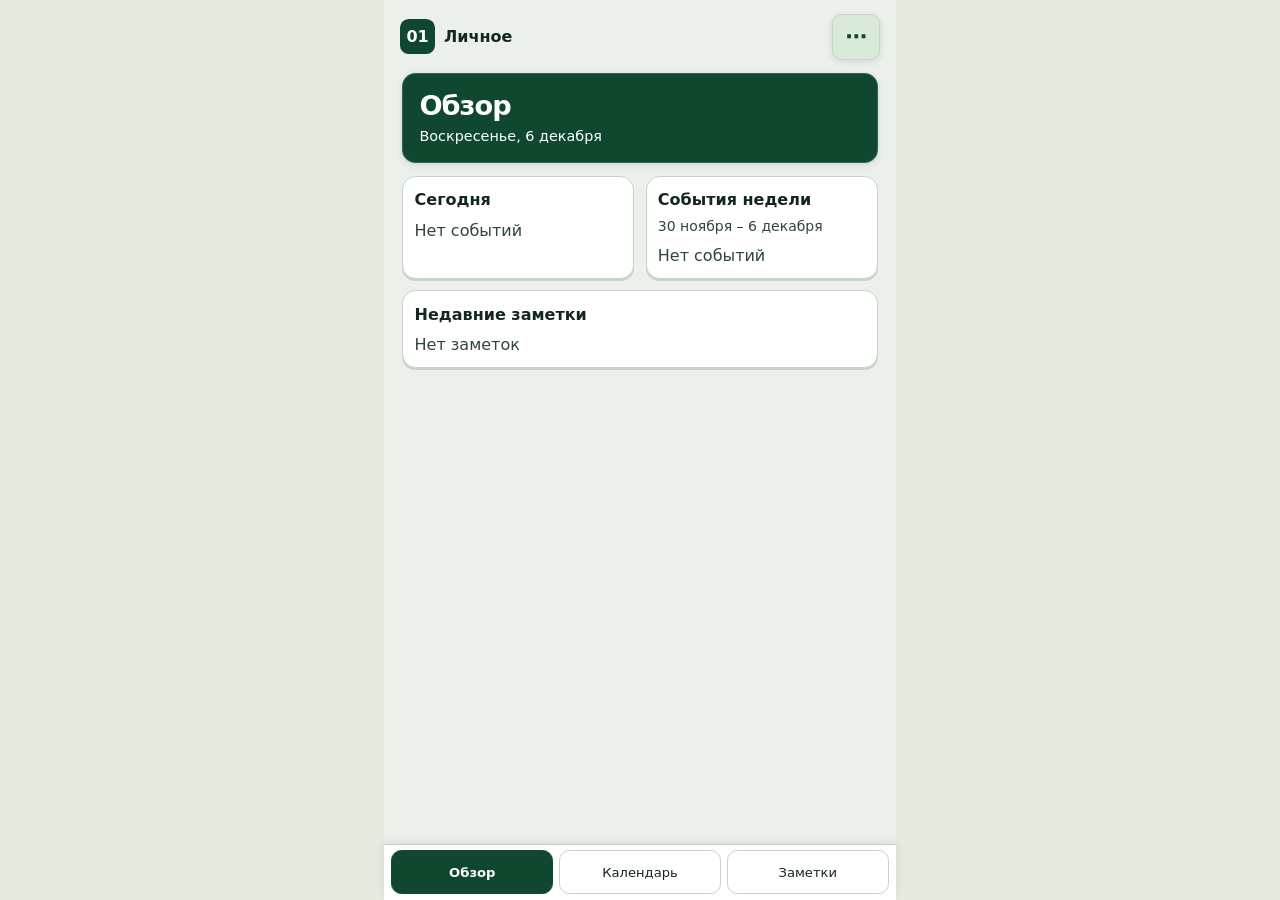
==== docs/index.html @ f3369f97 "Finalize the browser-based personal panel and remove legacy server source" ====
<!doctype html>
<html lang="ru">
<head>
<meta charset="utf-8">
<meta name="viewport" content="width=device-width, initial-scale=1, viewport-fit=cover">
<title>Личное</title>
<meta name="theme-color" content="#10482f">
<meta name="description" content="Личная панель с календарём и заметками.">
<link rel="manifest" href="./manifest.webmanifest">
<link rel="icon" href="./icon-192.png?v=2">
<link rel="apple-touch-icon" href="./icon-192.png?v=2">
<style id="personal-styles">
#personal, #personal * { box-sizing: border-box; }
#personal {
  color-scheme: light dark;
  --background: #ebf1ea;
  --paper: #ffffff;
  --text: #14271c;
  --secondary: #304639;
  --line: #c4d4c7;
  --green: #10482f;
  --tint: #d9ebd8;
  display: flex;
  flex-direction: column;
  width: min(100%, 32rem);
  margin-inline: auto;
  background: var(--background);
  color: var(--text);
  font: 1rem/1.45 system-ui, sans-serif;
  overflow-wrap: anywhere;
}
@media (prefers-color-scheme: dark) {
  #personal {
    --background: #15231b;
    --paper: #203329;
    --text: #f4fbf5;
    --secondary: #d5e7d8;
    --line: #566f5e;
    --green: #b5e8ba;
    --tint: #2d4735;
  }
}
#personal header { padding: .85rem 1rem 0; display: flex; align-items: center; justify-content: space-between; gap: .5rem; flex-wrap: wrap; }
#personal .brand { color: var(--green); font-weight: 750; }
#personal small { color: var(--secondary); font-size: .875em; }
#personal main { flex: 1; min-width: 0; padding: .85rem clamp(.65rem, 4vw, 1.15rem) 1.2rem; }
#personal .hero {
  background: #10482f;
  border-radius: .85rem;
  padding: 1rem;
}
#personal .hero h1, #personal .hero p { color: #fff; margin: 0; }
#personal .hero p { margin-top: .25rem; font-size: .9em; }
#personal h1 { font-size: 1.7em; line-height: 1.15; letter-spacing: -.035em; }
#personal h2 { font-size: 1em; margin: 1rem 0 .4rem; }
#personal button { font: inherit; color: inherit; border: 0; background: none; min-height: 44px; min-width: 0; cursor: pointer; }
#personal :focus-visible { outline: 2px solid var(--green); outline-offset: 2px; }
#personal .events, #personal .month, #personal .record { background: var(--paper); border: 1px solid var(--line); border-radius: .8rem; }
#personal .events { padding: 0 .65rem; }
#personal .event, #personal .note { display: block; text-align: start; width: 100%; padding: .55rem 0; }
#personal .event { display: grid; grid-template-columns: minmax(3.25em, max-content) minmax(0, 1fr); gap: .45rem; align-items: start; }
#personal .event + .event { border-top: 1px solid var(--line); }
#personal .event-time { font-variant-numeric: tabular-nums; color: var(--green); }
#personal .event small, #personal .note small { display: block; }
#personal .notes { display: grid; gap: .4rem; grid-template-columns: repeat(2, minmax(0, 1fr)); }
#personal .note { border: 1px solid var(--line); border-radius: .65rem; background: var(--paper); padding: .55rem .65rem; }
#personal .note:first-child { grid-column: 1 / -1; }
#personal .month { padding: .3rem; }
#personal .month-controls { display: grid; grid-template-columns: 44px minmax(0, 1fr) 44px; align-items: center; text-align: center; }
#personal .month-controls button { color: var(--green); font-size: 1.45em; }
#personal .days { display: grid; grid-template-columns: repeat(7, minmax(0, 1fr)); text-align: center; }
#personal .days span { font-size: .75em; color: var(--secondary); padding-block: .4rem; }
#personal .days button { padding: 0; font-size: .85em; font-variant-numeric: tabular-nums; }
#personal .days button[aria-pressed="true"], #personal nav button[aria-current="page"] { background: var(--tint); color: var(--green); border-radius: .55rem; font-weight: 700; }
#personal .empty, #personal .record { padding: .7rem; }
#personal .empty { margin: 0; color: var(--secondary); }
#personal .record { margin-top: .7rem; }
#personal .back { color: var(--green); padding: 0 .15rem; }
#personal nav { display: grid; grid-template-columns: repeat(3, minmax(0, 1fr)); gap: .2rem; border-top: 1px solid var(--line); background: var(--paper); padding: .35rem .45rem max(.35rem, env(safe-area-inset-bottom)); }
#personal nav button { padding: .3rem .1rem; font-size: .82em; }
@media (max-width: 359px) { #personal .notes { grid-template-columns: minmax(0, 1fr); } }
@media (forced-colors: active) { #personal .hero { border: 1px solid CanvasText; } #personal .hero h1, #personal .hero p { color: CanvasText; } }
#personal:has(.create:not([hidden])) main { padding-bottom: 4.75rem; }
#personal .bottom { position:relative; z-index:1; }
#personal .create {
  position:absolute;
  inset-inline-end:max(.85rem, env(safe-area-inset-right));
  bottom:calc(100% + .65rem);
  display:grid;
  place-items:center;
  width:3.5rem;
  height:3.5rem;
  padding:0;
  border-radius:50%;
  background:var(--green);
  color:var(--paper);
  font-size:1.9rem;
  line-height:1;
  box-shadow:0 .2rem .7rem #14271c45;
}
@media (forced-colors: active) { #personal .create { border:1px solid ButtonText; } }
#personal .action { border-radius:.6rem; padding:.4rem .7rem; background:var(--tint); color:var(--green); font-weight:700; }
#personal .primary { background:var(--green); color:var(--paper); }
#personal form { display:grid; gap:.65rem; padding-top:.7rem; }
#personal form label { display:grid; gap:.2rem; min-width:0; }
#personal form .check { display:flex; align-items:center; min-height:44px; gap:.45rem; }
#personal input:not([type=checkbox]), #personal select, #personal textarea { width:100%; min-width:0; max-width:100%; min-height:44px; font:inherit; color:var(--text); background:var(--paper); border:1px solid var(--line); border-radius:.5rem; padding:.4rem; }
#personal textarea { min-height:9rem; resize:vertical; }
#personal .times { display:grid; grid-template-columns:repeat(2,minmax(0,1fr)); gap:.5rem; }
#personal [hidden] { display:none !important; }
#personal .controls { display:flex; flex-wrap:wrap; gap:.45rem; margin-top:.6rem; }
#personal .record { white-space:pre-wrap; }
#personal .notice { margin:.4rem 1rem 0; color:var(--secondary); font-size:.875em; }
#personal .notes.all { grid-template-columns:minmax(0,1fr); }
#personal .notes small { white-space:pre-line; display:-webkit-box; -webkit-box-orient:vertical; -webkit-line-clamp:2; overflow:hidden; }
#personal { --shadow: 0 2px 6px #14271c20; }
#personal .hero, #personal .events, #personal .month, #personal .record, #personal .note { box-shadow:var(--shadow); }
#personal .hero { border:1px solid #ffffff26; }
#personal .section h2 { margin:0 0 .45rem; }
#personal .empty { background:var(--paper); border:1px solid var(--line); border-radius:.7rem; }
#personal .action, #personal .month-controls button, #personal .back { border:1px solid var(--line); box-shadow:var(--shadow); }
#personal .back { border-radius:.6rem; padding-inline:.65rem; margin-bottom:.5rem; background:var(--paper); }
#personal .month-controls { gap:.25rem; padding:.25rem; }
#personal .month-controls button { border-radius:.55rem; background:var(--tint); }
#personal nav { gap:.35rem; box-shadow:0 -2px 8px #14271c17; }
#personal nav button { border:1px solid var(--line); border-radius:.65rem; }
#personal nav button[aria-current="page"] { border-color:var(--green); border-radius:.65rem; }
#personal .menu { position:relative; z-index:2; }
#personal .menu summary { display:grid; place-items:center; min-height:44px; min-width:48px; cursor:pointer; list-style:none; font-size:1.35rem; }
#personal .menu summary::-webkit-details-marker { display:none; }
#personal .menu-items { position:absolute; inset-inline-end:0; top:calc(100% + .35rem); width:min(14rem, 70vw); padding:.35rem; background:var(--paper); border:1px solid var(--line); border-radius:.7rem; box-shadow:var(--shadow); }
#personal .menu-items button { width:100%; text-align:start; padding:.45rem .55rem; border-radius:.45rem; }
#personal .menu-items button:focus-visible { background:var(--tint); }
#personal .agenda-day + .agenda-day { margin-top:.6rem; }
#personal .agenda-day h3 { margin:0 0 .25rem; color:var(--green); font-size:.87em; }
#personal .agenda-range { display:block; margin:-.2rem 0 .5rem; }
#personal .event { grid-template-columns:minmax(0, 5.25rem) minmax(0,1fr); }
#personal .brand { display:inline-flex; align-items:center; gap:.55rem; color:var(--text); }
#personal .panel-mark { display:grid; place-items:center; min-width:2.2rem; min-height:2.2rem; padding:.2rem; border-radius:.55rem; background:#10482f; color:#fff; font-weight:850; }
#personal .overview-modules { display:grid; gap:.7rem; margin-top:.8rem; grid-template-columns:repeat(2,minmax(0,1fr)); }
#personal .section { margin-block:1rem; min-width:0; background:var(--paper); border:1px solid var(--line); border-radius:.85rem; box-shadow:0 2px 0 var(--line); padding:.7rem; }
#personal .overview-modules .section { margin:0; }
#personal .notes-module { grid-column:1 / -1; }
#personal .section .events, #personal .section .month, #personal .section .empty { border:0; box-shadow:none; padding:0; }
#personal .section .agenda-day + .agenda-day { border-top:1px solid var(--line); padding-top:.55rem; }
#personal .overview-modules .event { display:flex; flex-direction:column; gap:.15rem; }
#personal .overview-modules .notes { grid-template-columns:minmax(0,1fr); }
#personal .note small { color:var(--secondary); }
#personal .days button[aria-pressed="true"],
#personal nav button[aria-current="page"],
#personal .primary,
#personal .create { background:#10482f; color:#fff; border-color:#10482f; }
#personal .controls button:not(.primary) { border:1px solid var(--line); border-radius:.6rem; padding-inline:.7rem; background:var(--paper); }
#personal #google-summary p { margin:0; }
#personal #google-summary p + button { margin-top:.55rem; }
@media (max-width: 460px) {
  #personal form .times { grid-template-columns:minmax(0,1fr); }
}

@media (max-width: 359px) { #personal .overview-modules { grid-template-columns:minmax(0,1fr); } }
@media (forced-colors: active) {
  #personal .panel-mark, #personal nav button[aria-current="page"], #personal .days button[aria-pressed="true"] {
    border:2px solid CanvasText;
  }
}
</style>
<style>
body { margin: 0; background: light-dark(#e6ebdf, #101913); color-scheme: light dark; }
#personal { min-height: 100dvh; }
#personal .bottom { position: sticky; bottom: 0; }
</style>
</head>
<body>
<div id="personal">
  <header><span class="brand"><span class="panel-mark" aria-hidden="true">01</span>Личное</span><details class="menu">
    <summary class="action" aria-label="Меню">⋯</summary>
    <div class="menu-items">
      <button type="button" data-action="google">Синхронизация Google</button>
      <button type="button" data-action="backups">Копии данных</button>
      <button type="button" data-action="install" hidden>Установить приложение</button>
    </div>
  </details></header>
  <p class="notice" role="status" hidden></p>
  <main></main>
  <input type="file" id="backup-file" accept=".json,application/json" hidden>
  <div class="bottom">
    <button type="button" class="create" aria-label="Создать запись" hidden>+</button>
    <nav aria-label="Разделы">
      <button type="button" data-page="overview">Обзор</button>
      <button type="button" data-page="calendar">Календарь</button>
      <button type="button" data-page="notes">Заметки</button>
    </nav>
  </div>
</div>
<script src="./google-sync.js?v=1.0.0"></script>
<script id="personal-script">
(() => {
  const root = document.getElementById('personal');
  const main = root.querySelector('main');
  const nav = root.querySelector('nav');
  const create = root.querySelector('.create');
  const notice = root.querySelector('.notice');
  const googleSync = window.lichnoeGoogle;
  function refreshSyncSummary() {
    const summary = main.querySelector('#google-summary');
    if (!summary) return;
    const content = googleSync?.overview() ?? '';
    if (summary.innerHTML !== content) summary.innerHTML = content;
    summary.hidden = !content;
  }
  const storageKey = 'lichnoe:v1';
  const menu = root.querySelector('.menu');
  const installButton = menu.querySelector('[data-action=install]');
  let installPrompt = null;
  const backupFile = root.querySelector('#backup-file');
  let candidate = null;
  let storageReadable = true;
  const labels = {overview:'Обзор', calendar:'Календарь', notes:'Заметки'};
  const repeats = {none:'Не повторяется', daily:'Каждый день', weekdays:'По будням', weekly:'Каждую неделю', monthly:'Каждый месяц', yearly:'Каждый год'};
  const fullDate = new Intl.DateTimeFormat('ru', {weekday:'long', day:'numeric', month:'long', timeZone:'UTC'});
  const monthName = new Intl.DateTimeFormat('ru', {month:'long', year:'numeric', timeZone:'UTC'});
  const dayMs = 86400000;
  const localNow = new Date();
  const today = key(new Date(Date.UTC(localNow.getFullYear(), localNow.getMonth(), localNow.getDate())));
  let selected = today;
  let month = today.slice(0, 7);
  let page = 'overview';
  let view = null;
  let data = {events:[], notes:[]};
  let loadedRecords = null;
  try {
    loadedRecords = localStorage.getItem(storageKey);
    if (loadedRecords) data = validate(JSON.parse(loadedRecords));
  } catch {
    storageReadable = false;
    showNotice('Не удалось прочитать записи браузера. Сохранение отключено, чтобы не перезаписать данные.');
  }

  function validate(value) {
    const records = value?.format === 'lichnoe-backup' && value.version === 1 ? value.data
      : Number.isSafeInteger(value?.revision) ? value.data : value;
    const str = value => typeof value === 'string';
    const date = value => str(value) && /^\d{4}-\d{2}-\d{2}$/.test(value) &&
      Number.isFinite(+asDate(value)) && key(asDate(value)) === value;
    const time = value => str(value) && /^(?:[01]\d|2[0-3]):[0-5]\d$/.test(value);
    const record = item => item && str(item.id) && item.id.length > 0 && str(item.title) && item.title.trim();
    const entry = item => item && str(item.title) && item.title.trim() && date(item.date) &&
      (item.allDay === true || (time(item.start) && time(item.end) && item.start < item.end));
    const unique = rows => new Set(rows.map(row => row.id)).size === rows.length;
    if (!Array.isArray(records?.events) || !Array.isArray(records?.notes) ||
        !records.notes.every(note => record(note) && str(note.text)) ||
        !records.events.every(event => record(event) && entry(event) && Object.hasOwn(repeats,event.repeat) &&
          ['never','date','count'].includes(event.ending) &&
          (event.ending !== 'date' || date(event.until)) &&
          (event.ending !== 'count' || (Number.isSafeInteger(event.count) && event.count > 0)) &&
          (!event.stopBefore || date(event.stopBefore)) &&
          event.exceptions && typeof event.exceptions === 'object' && !Array.isArray(event.exceptions) &&
          Object.entries(event.exceptions).every(([slot,item]) => date(slot) && (item === null || entry(item)))) ||
        !unique(records.events) || !unique(records.notes)) throw new Error('Invalid backup');
    return {events:records.events, notes:records.notes};
  }
  function downloadBackup() {
    const backup = {format:'lichnoe-backup',version:1,exportedAt:new Date().toISOString(),data};
    const url = URL.createObjectURL(new Blob([JSON.stringify(backup,null,2)], {type:'application/json'}));
    const link = document.createElement('a');
    link.href = url;
    link.download = 'lichnoe-' + today + '.json';
    root.append(link);
    link.click();
    link.remove();
    setTimeout(() => URL.revokeObjectURL(url), 1000);
  }
  backupFile.addEventListener('change', async () => {
    googleSync?.clearRestore();
    const file = backupFile.files[0];
    backupFile.value = '';
    if (!file) return;
    try {
      if (file.size > 5_000_000) throw new Error('Too large');
      candidate = validate(JSON.parse(await file.text()));
      showNotice('');
      view = {type:'backups'};
      render();
    } catch {
      candidate = null;
      showNotice('Не удалось открыть копию. Записи в браузере сохранены.');
      render();
    }
  });

  function key(date) { return date.toISOString().slice(0, 10); }
  function asDate(value) { return new Date(value + 'T00:00:00Z'); }
  function capital(text) { return text.charAt(0).toUpperCase() + text.slice(1); }
  function escape(text) {
    return String(text ?? '').replace(/[&<>"']/g, char => ({'&':'&amp;', '<':'&lt;', '>':'&gt;', '"':'&quot;', "'":'&#39;'}[char]));
  }
  function showNotice(text) { notice.textContent = text; notice.hidden = !text; }
  function save(records = data) {
    if (!storageReadable) return false;
    try {
      if (localStorage.getItem(storageKey) !== loadedRecords) {
        showNotice('Записи изменились в другом окне. Скачайте копию несохранённых изменений и откройте панель заново.');
        return false;
      }
      const serialized = JSON.stringify(records);
      localStorage.setItem(storageKey, serialized);
      loadedRecords = serialized;
    } catch {
      showNotice('Браузер не сохранил изменения. Скачайте копию до закрытия панели.');
      return false;
    }
    showNotice('');
    googleSync?.changed();
    return true;
  }
  function weekday(date) { return date.getUTCDay() >= 1 && date.getUTCDay() <= 5; }
  function ordinal(event, date) {
    if (date < event.date) return 0;
    const start = asDate(event.date);
    const day = asDate(date);
    const distance = (day - start) / dayMs;
    if (event.repeat === 'none') return distance === 0 ? 1 : 0;
    if (event.repeat === 'daily') return distance + 1;
    if (event.repeat === 'weekly') return distance % 7 === 0 ? distance / 7 + 1 : 0;
    if (event.repeat === 'weekdays') {
      if (!weekday(day)) return 0;
      const length = distance + 1;
      let count = Math.floor(length / 7) * 5;
      for (let i = 0; i < length % 7; i++) {
        if (weekday(new Date(+start + i * dayMs))) count++;
      }
      return count;
    }
    if (start.getUTCDate() !== day.getUTCDate()) return 0;
    if (event.repeat === 'yearly' && start.getUTCMonth() !== day.getUTCMonth()) return 0;
    const months = (day.getUTCFullYear() - start.getUTCFullYear()) * 12 + day.getUTCMonth() - start.getUTCMonth();
    const step = event.repeat === 'yearly' ? 12 : 1;
    let count = 0;
    for (let i = 0; i <= months; i += step) {
      if (new Date(Date.UTC(start.getUTCFullYear(), start.getUTCMonth() + i, start.getUTCDate())).getUTCDate() === start.getUTCDate()) count++;
    }
    return count;
  }
  function occurs(event, date) {
    if (event.stopBefore && date >= event.stopBefore) return false;
    if (event.ending === 'date' && date > event.until) return false;
    const position = ordinal(event, date);
    return position > 0 && (event.ending !== 'count' || position <= event.count);
  }
  function occurrences(date) {
    const rows = [];
    for (const event of data.events) {
      if (occurs(event, date) && !Object.hasOwn(event.exceptions, date)) rows.push({id:event.id, slot:date, entry:event});
      for (const [slot, entry] of Object.entries(event.exceptions)) {
        if (entry?.date === date && occurs(event, slot)) rows.push({id:event.id, slot, entry});
      }
    }
    return rows.sort((a, b) => (a.entry.allDay ? '' : a.entry.start).localeCompare(b.entry.allDay ? '' : b.entry.start));
  }
  function hero(title, subtitle = '') {
    return `<div class="hero"><h1>${escape(title)}</h1>${subtitle ? `<p>${escape(subtitle)}</p>` : ''}</div>`;
  }
  function eventList(date, rows = occurrences(date)) {
    if (!rows.length) return '<p class="empty">Нет событий</p>';
    return `<div class="events">${rows.map(({id, slot, entry}) => {
      const series = data.events.find(item => item.id === id);
      const time = entry.allDay ? 'Весь день' : entry.start;
      return `<button type="button" class="event" data-event="${escape(id)}" data-slot="${slot}" data-occurrence-date="${date}">${entry.allDay ? '<span class="event-time">Весь день</span>' : `<time class="event-time" datetime="${escape(time)}">${escape(time)}</time>`}
        <span>${escape(entry.title)}${series.repeat === 'none' ? '' : `<small>${repeats[series.repeat]}</small>`}</span></button>`;
    }).join('')}</div>`;
  }
  function offsetDay(date, offset) { return key(new Date(+asDate(date) + offset * dayMs)); }
  function agenda(title, first, last, range) {
    const groups = [];
    for (let date = first; date <= last; date = offsetDay(date, 1)) {
      const rows = occurrences(date);
      if (rows.length) groups.push(`<div class="agenda-day"><h3>${capital(fullDate.format(asDate(date)))}</h3>${eventList(date, rows)}</div>`);
    }
    return `<section class="section"><h2>${title}</h2>${range ? `<small class="agenda-range">${range}</small>` : ''}
      ${groups.join('') || '<p class="empty">Нет событий</p>'}</section>`;
  }
  function weekAgenda(date) {
    const first = offsetDay(date, -((asDate(date).getUTCDay() + 6) % 7));
    const last = offsetDay(first, 6);
    const shortDate = new Intl.DateTimeFormat('ru', {day:'numeric', month:'long', timeZone:'UTC'});
    return agenda('События недели', first, last, shortDate.formatRange(asDate(first), asDate(last)));
  }
  function noteList(overview) {
    const notes = overview ? data.notes.slice(0, 3) : data.notes;
    return notes.length ? `<div class="notes${overview ? '' : ' all'}">${notes.map(note => `
      <button type="button" class="note" data-note="${escape(note.id)}"><strong>${escape(note.title)}</strong><small>${escape(note.text)}</small></button>`).join('')}</div>`
      : '<p class="empty">Нет заметок</p>';
  }
  function calendar() {
    const first = asDate(month + '-01');
    const offset = (first.getUTCDay() + 6) % 7;
    const count = new Date(Date.UTC(first.getUTCFullYear(), first.getUTCMonth() + 1, 0)).getUTCDate();
    const dates = Array.from({length:count}, (_, index) => {
      const date = month + '-' + String(index + 1).padStart(2, '0');
      return `<button type="button" data-day="${date}" aria-pressed="${selected === date}">${index + 1}</button>`;
    }).join('');
    return `${hero('Календарь')}<section class="section"><h2>Выбрать день</h2><div class="month"><div class="month-controls">
      <button type="button" data-month="-1" aria-label="Предыдущий месяц">‹</button><strong>${capital(monthName.format(first))}</strong>
      <button type="button" data-month="1" aria-label="Следующий месяц">›</button></div>
      <div class="days">${['Пн','Вт','Ср','Чт','Пт','Сб','Вс'].map(day => `<span>${day}</span>`).join('')}
      ${'<span aria-hidden="true"></span>'.repeat(offset)}${dates}</div></div></section>
      <section class="section"><h2>${capital(fullDate.format(asDate(selected)))}</h2>${eventList(selected)}</section>
      ${weekAgenda(selected)}
      ${agenda('События месяца', month + '-01', month + '-' + count, capital(monthName.format(first)))}`;
  }
  function optionList(values, value) {
    return Object.entries(values).map(([id,label]) => `<option value="${id}"${id === value ? ' selected' : ''}>${label}</option>`).join('');
  }
  function scopeOptions() {
    return {single:'Только это событие', following:'Это и следующие', series:'Вся серия'};
  }
  function editForm() {
    const note = page === 'notes';
    const original = view.record;
    const value = note ? original ?? {} : view.entry ?? {date:selected, start:'09:00', end:'10:00', repeat:'none', ending:'never'};
    const recurring = !note && original && original.repeat !== 'none';
    return `${hero((original ? 'Редактировать ' : note ? 'Новая ' : 'Новое ') + (note ? original ? 'заметку' : 'заметка' : 'событие'))}
      <form data-form="edit">
        ${recurring ? `<label>Применить к<select name="scope">${optionList(scopeOptions(), 'single')}</select></label>` : ''}
        <label>Название<input name="title" required maxlength="200" value="${escape(value.title)}"></label>
        ${note ? `<label>Текст<textarea name="text" rows="6">${escape(value.text)}</textarea></label>` : `
          <label>Дата<input type="date" name="date" required value="${escape(value.date)}"></label>
          <label class="check"><input type="checkbox" name="allDay"${value.allDay ? ' checked' : ''}> Весь день</label>
          <div class="times"><label>Начало<input name="start" type="time" value="${escape(value.start || '09:00')}"></label>
          <label>Окончание<input name="end" type="time" value="${escape(value.end || '10:00')}"></label></div>
          <label data-repeat>Повтор<select name="repeat">${optionList(repeats, original?.repeat ?? value.repeat)}</select></label>
          <label data-ending>Окончание серии<select name="ending">${optionList({never:'Бессрочно',date:'До даты',count:'После заданного числа повторений'}, original?.ending ?? value.ending)}</select></label>
          <label data-until>Последняя дата включительно<input name="until" type="date" value="${escape(original?.until ?? value.until)}"></label>
          <label data-count>Число событий в серии<input name="count" type="number" min="1" max="9999" value="${escape(original?.count ?? value.count ?? 10)}"></label>`}
        <div class="controls"><button type="submit" class="action primary">Сохранить</button><button type="button" data-action="cancel">Отмена</button></div>
      </form>`;
  }
  function fields(form) {
    if (page === 'notes') return;
    const get = name => form.elements.namedItem(name);
    const single = get('scope')?.value === 'single';
    const allDay = get('allDay').checked;
    const repeatsEnabled = !single && get('repeat').value !== 'none';
    const ending = get('ending').value;
    form.querySelector('.times').hidden = allDay;
    get('start').required = get('end').required = !allDay;
    form.querySelector('[data-repeat]').hidden = single;
    form.querySelector('[data-ending]').hidden = !repeatsEnabled;
    form.querySelector('[data-until]').hidden = !repeatsEnabled || ending !== 'date';
    form.querySelector('[data-count]').hidden = !repeatsEnabled || ending !== 'count';
    get('until').required = repeatsEnabled && ending === 'date';
    get('count').required = repeatsEnabled && ending === 'count';
    get('count').disabled = !get('count').required;
    get('until').disabled = !get('until').required;
  }
  function render() {
    if (view?.type === 'google') {
      main.innerHTML = hero('Синхронизация Google') + (googleSync?.html() ?? '<p>Подключение доступно после загрузки панели с интернетом.</p>');
    } else if (view?.type === 'backups') {
      main.innerHTML = `${hero('Копии данных')}
        <p>События и заметки сохраняются в этом браузере.</p>
        <div class="controls"><button type="button" class="action" data-action="export">Скачать копию</button>
        <button type="button" class="action" data-action="import">Выбрать файл</button></div>
        ${candidate ? `<p class="record">В файле: событий — ${candidate.events.length}, заметок — ${candidate.notes.length}. Записи с совпадающими идентификаторами останутся в текущей версии.</p>
        <button type="button" class="action primary" data-action="restore">Добавить записи из копии</button>` : ''}`;
    } else if (view?.type === 'edit') {
      main.innerHTML = editForm();
      fields(main.querySelector('form'));
    } else if (view?.type === 'delete') {
      const series = page === 'calendar' && view.record.repeat !== 'none';
      main.innerHTML = `${hero('Удалить ' + (page === 'notes' ? 'заметку' : 'событие') + '?')}
        <p class="record">${escape(view.entry?.title ?? view.record.title)}</p><form data-form="delete">
        ${series ? `<label>Удалить<select name="scope">${optionList(scopeOptions(), 'single')}</select></label>` : ''}
        <div class="controls"><button type="submit" class="action primary">Удалить</button><button type="button" data-action="cancel">Отмена</button></div></form>`;
    } else if (view?.type === 'record') {
      const item = view.entry ?? view.record;
      const detail = page === 'notes' ? item.text : (item.allDay ? 'Весь день' : item.start + '–' + item.end)
        + (view.record.repeat === 'none' ? '' : ' · ' + repeats[view.record.repeat]);
      main.innerHTML = `<button type="button" class="back" data-action="back">← ${labels[page]}</button>
        ${hero(item.title, page === 'calendar' ? capital(fullDate.format(asDate(item.date))) : '')}
        <p class="record">${escape(detail)}</p><div class="controls"><button type="button" class="action" data-action="edit">Изменить</button>
        <button type="button" data-action="delete">Удалить</button></div>`;
    } else if (page === 'overview') {
      main.innerHTML = `${hero('Обзор', capital(fullDate.format(asDate(today))))}
        <div id="google-summary" class="section" aria-live="polite" hidden></div>
        <div class="overview-modules">
          <section class="section today-module"><h2>Сегодня</h2>${eventList(today)}</section>
          ${weekAgenda(today)}
          <section class="section notes-module"><h2>Недавние заметки</h2>${noteList(true)}</section>
        </div>`;
    } else {
      main.innerHTML = page === 'calendar' ? calendar() : `${hero('Заметки')}<section class="section"><h2>Все заметки</h2>${noteList(false)}</section>`;
    }
    refreshSyncSummary();
    create.hidden = !storageReadable || Boolean(view) || page === 'overview';
    create.dataset.action = page === 'calendar' ? 'new-event' : 'new-note';
    create.setAttribute('aria-label', page === 'calendar' ? 'Создать событие' : 'Создать заметку');
    nav.querySelectorAll('button').forEach(button => {
      if (button.dataset.page === page) button.setAttribute('aria-current', 'page');
      else button.removeAttribute('aria-current');
    });
  }
  function finish(date) {
    if (date) { selected = date; month = date.slice(0, 7); }
    view = null;
    save();
    render();
  }
  main.addEventListener('input', event => {
    if (event.target instanceof HTMLInputElement) event.target.setCustomValidity('');
  });
  main.addEventListener('change', event => {
    const form = event.target.form;
    if (form?.dataset.form !== 'edit' || page !== 'calendar') return;
    if (event.target.name === 'scope') {
      const scope = event.target.value;
      form.elements.date.value = scope === 'series' ? view.record.date : scope === 'following' ? view.slot : view.entry.date;
      if (view.record.ending === 'count') {
        form.elements.count.value = scope === 'following'
          ? view.record.count - ordinal(view.record, view.slot) + 1
          : view.record.count;
      }
    }
    for (const name of ['end','until']) form.elements.namedItem(name).setCustomValidity('');
    fields(form);
  });
  main.addEventListener('submit', event => {
    event.preventDefault();
    const form = event.target;
    if (form.hasAttribute('data-google-config')) { googleSync.configure(form); return; }
    if (!storageReadable) return;
    const values = new FormData(form);
    const get = name => String(values.get(name) ?? '');
    const original = view.record;
    const scope = get('scope');
    if (form.dataset.form === 'delete') {
      if (page === 'notes') data.notes = data.notes.filter(item => item.id !== original.id);
      else if (scope === 'single') original.exceptions[view.slot] = null;
      else if (scope === 'following') original.stopBefore = view.slot;
      else data.events = data.events.filter(item => item.id !== original.id);
      finish();
      return;
    }
    const title = get('title').trim();
    if (!title) {
      form.elements.title.setCustomValidity('Введите название.');
      form.elements.title.reportValidity();
      return;
    }
    if (page === 'notes') {
      data.notes = [{id:original?.id ?? crypto.randomUUID(), title, text:get('text')}, ...data.notes.filter(item => item.id !== original?.id)];
      finish();
      return;
    }
    const allDay = values.has('allDay');
    const entry = {title, date:get('date'), allDay, start:allDay ? '' : get('start'), end:allDay ? '' : get('end')};
    if (!allDay && entry.end <= entry.start) {
      form.elements.end.setCustomValidity('Окончание должно быть позже начала.');
      form.elements.end.reportValidity();
      return;
    }
    if (scope === 'single') {
      original.exceptions[view.slot] = entry;
    } else {
      const repeat = get('repeat');
      const ending = repeat === 'none' ? 'never' : get('ending');
      if (ending === 'date' && get('until') < entry.date) {
        form.elements.until.setCustomValidity('Дата окончания серии должна быть не раньше начала.');
        form.elements.until.reportValidity();
        return;
      }
      const updated = {...entry, id:original?.id ?? crypto.randomUUID(), repeat, ending, until:get('until'), count:Number(get('count')), exceptions:{}};
      if (original?.stopBefore && repeat !== 'none') updated.stopBefore = original.stopBefore;
      if (scope === 'following') {
        updated.id = crypto.randomUUID();
        for (const [slot, exception] of Object.entries(original.exceptions)) {
          if (slot >= view.slot && occurs(updated, slot)) updated.exceptions[slot] = exception;
        }
        original.stopBefore = view.slot;
        data.events.push(updated);
      } else if (original) {
        for (const [slot, exception] of Object.entries(original.exceptions)) {
          if (repeat !== 'none' && occurs(updated, slot)) updated.exceptions[slot] = exception;
        }
        data.events[data.events.indexOf(original)] = updated;
      } else {
        data.events.push(updated);
      }
    }
    finish(entry.date);
  });
  root.addEventListener('click', event => {
    const button = event.target.closest('button');
    if (!button || !root.contains(button) || button.type === 'submit') return;
    const {page:destination, month:direction, day, event:id, slot, note, action} = button.dataset;
    if (!menu.contains(button) || ['backups', 'google', 'install'].includes(action)) menu.open = false;
    if (action === 'install' && installPrompt) {
      const prompt = installPrompt;
      installPrompt = null;
      installButton.hidden = true;
      prompt.prompt().catch(() => showNotice('Откройте меню Chrome, чтобы установить приложение.'));
      return;
    }
    if (button.dataset.google) { googleSync.action(button.dataset.google); return; }
    if (action === 'google') { googleSync?.open(); view = {type:'google'}; render(); return; }
    if (action === 'export') { downloadBackup(); return; }
    if (action === 'import') { backupFile.click(); return; }
    if (action === 'restore' && candidate) {
      const addMissing = (current, incoming) => {
        const ids = new Set(current.map(item => item.id));
        return [...current, ...incoming.filter(item => !ids.has(item.id))];
      };
      const merged = {events:addMissing(data.events,candidate.events), notes:addMissing(data.notes,candidate.notes)};
      if (save(merged)) {
        data = merged;
        googleSync?.restored();
        candidate = null;
        showNotice('Копия добавлена в браузер.');
      }
    } else if (action === 'backups') { googleSync?.clearRestore(); candidate = null; view = {type:'backups'}; }
    else if (!storageReadable && ['edit','delete','new-event','new-note'].includes(action)) return;
    else if (destination) { page = destination; view = null; }
    else if (direction) {
      const first = asDate(month + '-01');
      selected = key(new Date(Date.UTC(first.getUTCFullYear(), first.getUTCMonth() + Number(direction), 1)));
      month = selected.slice(0, 7);
    } else if (day) selected = day;
    else if (id) {
      const record = data.events.find(item => item.id === id);
      const entry = record.exceptions[slot] ?? {...record, date:button.dataset.occurrenceDate};
      page = 'calendar'; selected = entry.date; month = selected.slice(0, 7);
      view = {type:'record', record, entry, slot};
    } else if (note) {
      page = 'notes'; view = {type:'record', record:data.notes.find(item => item.id === note)};
    } else if (action === 'new-event' || action === 'new-note') view = {type:'edit'};
    else if (action === 'edit' || action === 'delete') view.type = action;
    else if (action === 'cancel') view = view.record ? {...view, type:'record'} : null;
    else if (action === 'back') view = null;
    else return;
    render();
    if (action === 'new-event' || action === 'new-note') main.querySelector('h1').scrollIntoView({block:'start'});
    if (day) main.querySelector('[data-day="' + day + '"]')?.focus({preventScroll:true});
    if (direction) main.querySelector('[data-month="' + direction + '"]')?.focus({preventScroll:true});
  });
  document.addEventListener('click', event => {
    if (menu.open && !menu.contains(event.target)) menu.open = false;
  });
  menu.addEventListener('keydown', event => {
    if (event.key === 'Escape') { menu.open = false; menu.querySelector('summary').focus(); }
  });
  window.addEventListener('beforeinstallprompt', event => {
    event.preventDefault();
    installPrompt = event;
    installButton.hidden = false;
  });
  window.addEventListener('appinstalled', () => {
    installPrompt = null;
    installButton.hidden = true;
  });
  if ('serviceWorker' in navigator) {
    navigator.serviceWorker.register('./sw.js').catch(error => console.warn('Service worker:', error));
  }
  googleSync?.init({
    records() {
      if (!storageReadable) throw new Error('Записи браузера недоступны. Синхронизация остановлена.');
      const saved = localStorage.getItem(storageKey);
      if (!saved && (data.events.length || data.notes.length)) throw new Error('Сначала сохраните записи в браузере.');
      if (saved && JSON.stringify(validate(JSON.parse(saved))) !== JSON.stringify(data)) {
        throw new Error('Записи изменились в другом окне или не были сохранены. Обновите панель.');
      }
      return data;
    },
    occurs,
    countThrough(event,date) {
      if (date < event.date) return 0;
      let slot = date;
      while (slot >= event.date) {
        const count = ordinal(event, slot);
        if (count) return count;
        slot = offsetDay(slot, -1);
      }
      return 0;
    },
    refresh() { if (view?.type === 'google') render(); else refreshSyncSummary(); },
    offerRestore(value) {
      candidate = validate(value);
      view = {type:'backups'};
      showNotice('Копия загружена с Диска. Добавьте записи из копии, чтобы сохранить их в браузере.');
      render();
    }
  });
  render();
})();
</script>
</body>
</html>
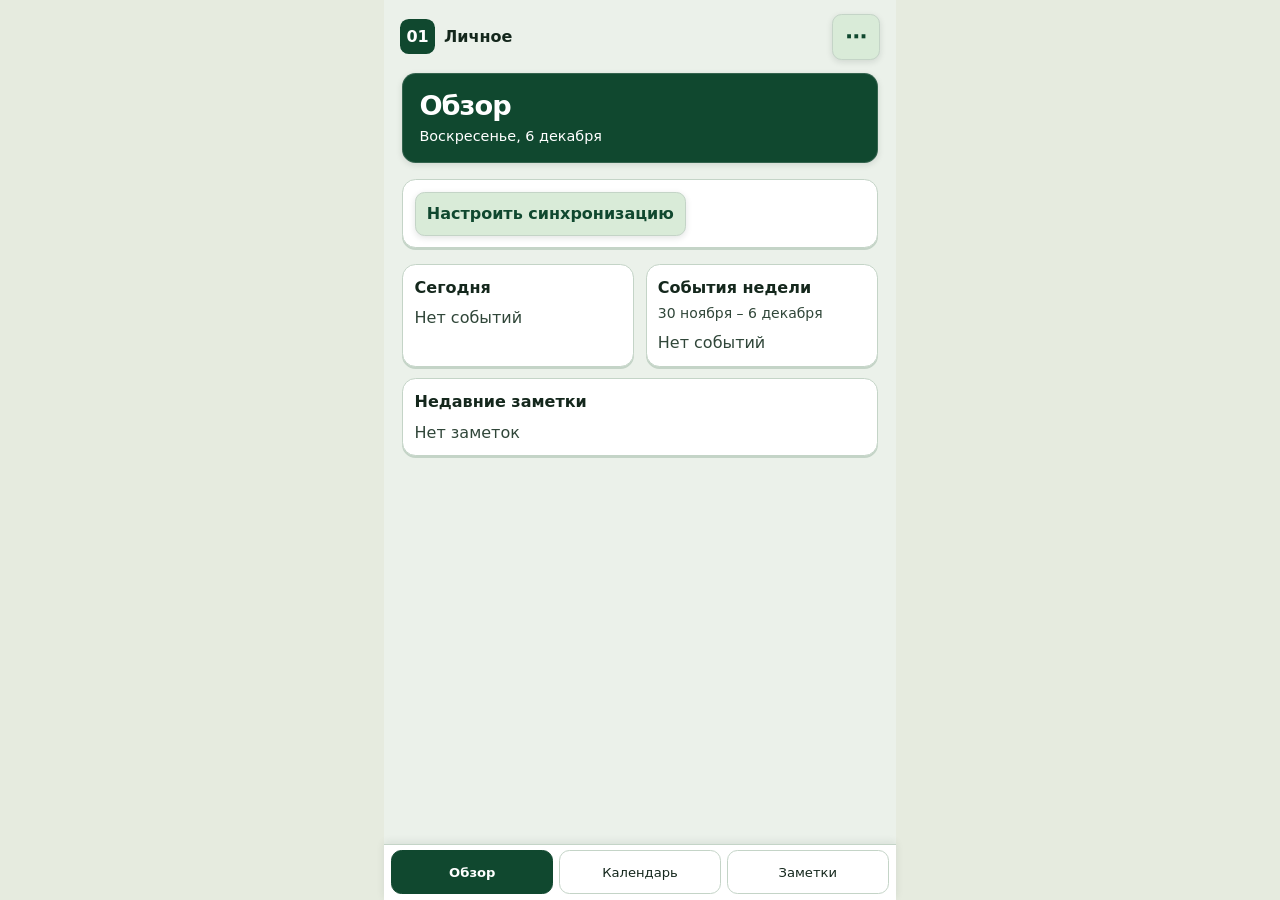
==== commit de0483de: "Release 01 Personal 1.2.0 with one-button Google synchronization" ====
--- a/docs/index.html
+++ b/docs/index.html
@@ -131,6 +131,7 @@
 #personal .menu-items { position:absolute; inset-inline-end:0; top:calc(100% + .35rem); width:min(14rem, 70vw); padding:.35rem; background:var(--paper); border:1px solid var(--line); border-radius:.7rem; box-shadow:var(--shadow); }
 #personal .menu-items button { width:100%; text-align:start; padding:.45rem .55rem; border-radius:.45rem; }
 #personal .menu-items button:focus-visible { background:var(--tint); }
+#personal .menu-items small { display:block; padding:.35rem .55rem; }
 #personal .agenda-day + .agenda-day { margin-top:.6rem; }
 #personal .agenda-day h3 { margin:0 0 .25rem; color:var(--green); font-size:.87em; }
 #personal .agenda-range { display:block; margin:-.2rem 0 .5rem; }
@@ -178,6 +179,7 @@
       <button type="button" data-action="google">Синхронизация Google</button>
       <button type="button" data-action="backups">Копии данных</button>
       <button type="button" data-action="install" hidden>Установить приложение</button>
+      <small>Сборка 1.2.0</small>
     </div>
   </details></header>
   <p class="notice" role="status" hidden></p>
@@ -192,7 +194,7 @@
     </nav>
   </div>
 </div>
-<script src="./google-sync.js?v=1.0.0"></script>
+<script src="./google-sync.js?v=1.2.0"></script>
 <script id="personal-script">
 (() => {
   const root = document.getElementById('personal');
@@ -220,8 +222,8 @@
   const fullDate = new Intl.DateTimeFormat('ru', {weekday:'long', day:'numeric', month:'long', timeZone:'UTC'});
   const monthName = new Intl.DateTimeFormat('ru', {month:'long', year:'numeric', timeZone:'UTC'});
   const dayMs = 86400000;
-  const localNow = new Date();
-  const today = key(new Date(Date.UTC(localNow.getFullYear(), localNow.getMonth(), localNow.getDate())));
+  let today = localDay(new Date());
+  let dayTimer;
   let selected = today;
   let month = today.slice(0, 7);
   let page = 'overview';
@@ -264,7 +266,7 @@
     const url = URL.createObjectURL(new Blob([JSON.stringify(backup,null,2)], {type:'application/json'}));
     const link = document.createElement('a');
     link.href = url;
-    link.download = 'lichnoe-' + today + '.json';
+    link.download = 'lichnoe-' + localDay(new Date()) + '.json';
     root.append(link);
     link.click();
     link.remove();
@@ -275,27 +277,52 @@
     const file = backupFile.files[0];
     backupFile.value = '';
     if (!file) return;
-    try {
-      if (file.size > 5_000_000) throw new Error('Too large');
-      candidate = validate(JSON.parse(await file.text()));
-      showNotice('');
-      view = {type:'backups'};
-      render();
-    } catch {
-      candidate = null;
-      showNotice('Не удалось открыть копию. Записи в браузере сохранены.');
-      render();
-    }
+    candidate = null;
+    let contents;
+    let error = '';
+    try { contents = await file.text(); }
+    catch { error = 'Браузер не смог прочитать файл копии.'; }
+    if (!error) {
+      try { contents = JSON.parse(contents); }
+      catch { error = 'Файл копии должен содержать корректный JSON.'; }
+    }
+    if (!error) {
+      try { candidate = validate(contents); }
+      catch { error = 'Формат копии не поддерживается или в записях есть ошибки.'; }
+    }
+    showNotice(error);
+    view = {type:'backups'};
+    render();
   });
 
   function key(date) { return date.toISOString().slice(0, 10); }
+  function localDay(date) {
+    return key(new Date(Date.UTC(date.getFullYear(), date.getMonth(), date.getDate())));
+  }
+  function updateToday() {
+    const now = new Date();
+    const currentDay = localDay(now);
+    if (currentDay !== today) {
+      const followToday = selected === today && !view;
+      today = currentDay;
+      if (followToday) {
+        selected = today;
+        month = today.slice(0, 7);
+      }
+      if (!view && (page === 'overview' || (page === 'calendar' && followToday))) render();
+    }
+    const midnight = new Date(+now);
+    midnight.setHours(24, 0, 0, 0);
+    clearTimeout(dayTimer);
+    dayTimer = setTimeout(updateToday, Math.min(midnight - now, 3600000));
+  }
   function asDate(value) { return new Date(value + 'T00:00:00Z'); }
   function capital(text) { return text.charAt(0).toUpperCase() + text.slice(1); }
   function escape(text) {
     return String(text ?? '').replace(/[&<>"']/g, char => ({'&':'&amp;', '<':'&lt;', '>':'&gt;', '"':'&quot;', "'":'&#39;'}[char]));
   }
   function showNotice(text) { notice.textContent = text; notice.hidden = !text; }
-  function save(records = data) {
+  function save(records = data, storageError = '') {
     if (!storageReadable) return false;
     try {
       if (localStorage.getItem(storageKey) !== loadedRecords) {
@@ -305,8 +332,10 @@
       const serialized = JSON.stringify(records);
       localStorage.setItem(storageKey, serialized);
       loadedRecords = serialized;
-    } catch {
-      showNotice('Браузер не сохранил изменения. Скачайте копию до закрытия панели.');
+    } catch (error) {
+      showNotice(error.name === 'QuotaExceededError' && storageError
+        ? storageError
+        : 'Браузер не сохранил изменения. Скачайте копию до закрытия панели.');
       return false;
     }
     showNotice('');
@@ -611,7 +640,7 @@
         return [...current, ...incoming.filter(item => !ids.has(item.id))];
       };
       const merged = {events:addMissing(data.events,candidate.events), notes:addMissing(data.notes,candidate.notes)};
-      if (save(merged)) {
+      if (save(merged, 'В браузере не хватает места для записей из копии.')) {
         data = merged;
         googleSync?.restored();
         candidate = null;
@@ -657,10 +686,13 @@
     installPrompt = null;
     installButton.hidden = true;
   });
+  window.addEventListener('focus', updateToday);
+  document.addEventListener('visibilitychange', () => { if (!document.hidden) updateToday(); });
   if ('serviceWorker' in navigator) {
     navigator.serviceWorker.register('./sw.js').catch(error => console.warn('Service worker:', error));
   }
   googleSync?.init({
+    hasLocalRecords: () => loadedRecords !== null,
     records() {
       if (!storageReadable) throw new Error('Записи браузера недоступны. Синхронизация остановлена.');
       const saved = localStorage.getItem(storageKey);
@@ -689,6 +721,7 @@
       render();
     }
   });
+  updateToday();
   render();
 })();
 </script>
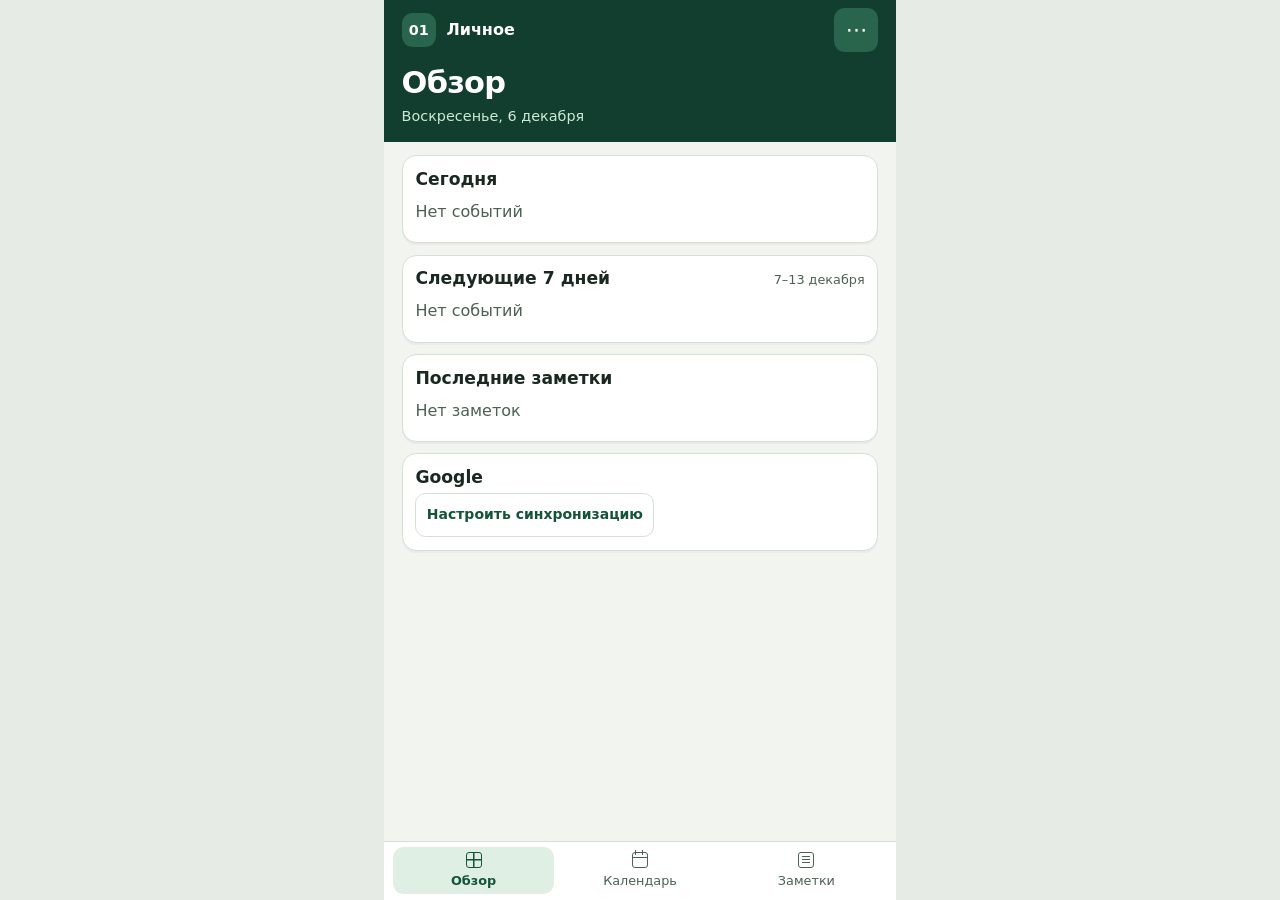
==== commit 9f7f049b: "Release 01 Personal 1.3.0 with the approved mobile Modules layout" ====
--- a/docs/index.html
+++ b/docs/index.html
@@ -4,182 +4,349 @@
 <meta charset="utf-8">
 <meta name="viewport" content="width=device-width, initial-scale=1, viewport-fit=cover">
 <title>Личное</title>
-<meta name="theme-color" content="#10482f">
+<meta name="theme-color" content="#123e2f">
 <meta name="description" content="Личная панель с календарём и заметками.">
 <link rel="manifest" href="./manifest.webmanifest">
 <link rel="icon" href="./icon-192.png?v=2">
 <link rel="apple-touch-icon" href="./icon-192.png?v=2">
 <style id="personal-styles">
+body {
+  margin: 0;
+  color-scheme: light dark;
+  background: #e6ebe5;
+}
 #personal, #personal * { box-sizing: border-box; }
 #personal {
-  color-scheme: light dark;
-  --background: #ebf1ea;
-  --paper: #ffffff;
-  --text: #14271c;
-  --secondary: #304639;
-  --line: #c4d4c7;
-  --green: #10482f;
-  --tint: #d9ebd8;
+  --gutter: clamp(.75rem, 4vw, 1.1rem);
+  --background: #f1f4ef;
+  --paper: #fff;
+  --text: #192820;
+  --secondary: #4b6153;
+  --line: #d4dfd6;
+  --green: #15543a;
+  --tint: #dfefe3;
+  --pressed: #15543a;
+  --header: #123e2f;
+  --header-accent: #28654c;
+  --header-secondary: #cee8d7;
+  --shadow: 0 2px 0 #1928200b;
   display: flex;
   flex-direction: column;
   width: min(100%, 32rem);
+  min-height: 100vh;
+  min-height: 100dvh;
   margin-inline: auto;
   background: var(--background);
   color: var(--text);
-  font: 1rem/1.45 system-ui, sans-serif;
+  font: 1rem/1.4 system-ui, sans-serif;
   overflow-wrap: anywhere;
 }
 @media (prefers-color-scheme: dark) {
+  body { background: #101913; }
   #personal {
-    --background: #15231b;
+    --background: #17251d;
     --paper: #203329;
     --text: #f4fbf5;
-    --secondary: #d5e7d8;
-    --line: #566f5e;
-    --green: #b5e8ba;
-    --tint: #2d4735;
-  }
-}
-#personal header { padding: .85rem 1rem 0; display: flex; align-items: center; justify-content: space-between; gap: .5rem; flex-wrap: wrap; }
-#personal .brand { color: var(--green); font-weight: 750; }
+    --secondary: #c4d9ca;
+    --line: #586f60;
+    --green: #b8e6c8;
+    --tint: #2d4939;
+    --pressed: #246148;
+    --shadow: 0 2px 0 #0003;
+  }
+}
+#personal [hidden] { display: none !important; }
+#personal button {
+  min-width: 0;
+  min-height: 44px;
+  border: 0;
+  background: none;
+  color: inherit;
+  font: inherit;
+  cursor: pointer;
+}
+#personal button:disabled { opacity: .58; cursor: default; }
+#personal :focus-visible { outline: 2px solid var(--green); outline-offset: 2px; }
 #personal small { color: var(--secondary); font-size: .875em; }
-#personal main { flex: 1; min-width: 0; padding: .85rem clamp(.65rem, 4vw, 1.15rem) 1.2rem; }
+#personal header {
+  display: flex;
+  align-items: center;
+  justify-content: space-between;
+  gap: .5rem;
+  padding: max(.5rem, env(safe-area-inset-top)) var(--gutter) .25rem;
+  background: var(--header);
+  color: white;
+}
+#personal .brand {
+  display: inline-flex;
+  align-items: center;
+  gap: .65rem;
+  padding: 0;
+  font-weight: 750;
+}
+#personal .panel-mark {
+  display: grid;
+  place-items: center;
+  min-width: 2.15rem;
+  min-height: 2.15rem;
+  border-radius: .65rem;
+  background: var(--header-accent);
+  color: white;
+  font-size: .9rem;
+  font-weight: 800;
+}
+#personal .brand:focus-visible, #personal .menu summary:focus-visible { outline-color: white; }
+#personal .menu { position: relative; z-index: 2; }
+#personal .menu summary {
+  display: grid;
+  place-items: center;
+  min-width: 44px;
+  min-height: 44px;
+  border-radius: .65rem;
+  background: var(--header-accent);
+  color: white;
+  font-size: 1.35rem;
+  cursor: pointer;
+  list-style: none;
+}
+#personal .menu summary::-webkit-details-marker { display: none; }
+#personal .menu-items {
+  position: absolute;
+  inset-inline-end: 0;
+  top: calc(100% + .4rem);
+  width: min(15rem, 75vw);
+  padding: .3rem;
+  border: 1px solid var(--line);
+  border-radius: .75rem;
+  background: var(--paper);
+  color: var(--text);
+  box-shadow: 0 4px 16px #14271c36;
+}
+#personal .menu-items button { width: 100%; text-align: start; padding: .4rem .6rem; border-radius: .45rem; }
+#personal .menu-items button:focus-visible { background: var(--tint); }
+#personal .menu-items small { display: block; padding: .35rem .6rem; }
+#personal main { flex: 1; min-width: 0; padding: 0 var(--gutter) 1.2rem; }
+#personal h1, #personal h2, #personal h3, #personal p { margin: 0; }
+#personal h1 { font-size: clamp(1.65rem, 7vw, 1.9rem); line-height: 1.15; letter-spacing: -.025em; }
+#personal h2 { font-size: 1.075rem; line-height: 1.25; }
 #personal .hero {
-  background: #10482f;
+  margin: .75rem 0;
+  padding: .85rem;
   border-radius: .85rem;
-  padding: 1rem;
-}
-#personal .hero h1, #personal .hero p { color: #fff; margin: 0; }
-#personal .hero p { margin-top: .25rem; font-size: .9em; }
-#personal h1 { font-size: 1.7em; line-height: 1.15; letter-spacing: -.035em; }
-#personal h2 { font-size: 1em; margin: 1rem 0 .4rem; }
-#personal button { font: inherit; color: inherit; border: 0; background: none; min-height: 44px; min-width: 0; cursor: pointer; }
-#personal :focus-visible { outline: 2px solid var(--green); outline-offset: 2px; }
-#personal .events, #personal .month, #personal .record { background: var(--paper); border: 1px solid var(--line); border-radius: .8rem; }
-#personal .events { padding: 0 .65rem; }
-#personal .event, #personal .note { display: block; text-align: start; width: 100%; padding: .55rem 0; }
-#personal .event { display: grid; grid-template-columns: minmax(3.25em, max-content) minmax(0, 1fr); gap: .45rem; align-items: start; }
-#personal .event + .event { border-top: 1px solid var(--line); }
-#personal .event-time { font-variant-numeric: tabular-nums; color: var(--green); }
+  background: var(--header);
+  color: white;
+}
+#personal .hero p { margin-top: .3rem; color: var(--header-secondary); font-size: .9rem; }
+#personal .page-title {
+  margin: 0 calc(-1 * var(--gutter)) .8rem;
+  padding: .65rem var(--gutter) 1rem;
+  border-radius: 0;
+}
+#personal .section, #personal .note-card, #personal .record {
+  min-width: 0;
+  padding: .8rem;
+  border: 1px solid var(--line);
+  border-radius: .9rem;
+  background: var(--paper);
+  box-shadow: var(--shadow);
+}
+#personal .section h2 { margin-bottom: .25rem; }
+#personal .overview-modules { display: grid; gap: .7rem; }
+#personal .agenda-header { display: flex; flex-wrap: wrap; align-items: baseline; justify-content: space-between; gap: .2rem .75rem; }
+#personal .agenda-range { font-size: .8rem; }
+#personal .agenda-day + .agenda-day { border-top: 1px solid var(--line); padding-top: .5rem; }
+#personal .agenda-day h3 { margin: .55rem 0 .1rem; color: var(--green); font-size: .9rem; }
+#personal .event, #personal .note { width: 100%; text-align: start; }
+#personal .event {
+  display: grid;
+  grid-template-columns: 4.15rem minmax(0, 1fr);
+  align-items: start;
+  gap: .5rem;
+  padding: .6rem 0;
+}
+#personal .event + .event, #personal .notes-preview .note + .note, #personal .agenda-compact .events + .events { border-top: 1px solid var(--line); }
+#personal .event-time, #personal .event-date { color: var(--green); font-weight: 700; font-variant-numeric: tabular-nums; }
+#personal .event-date { font-size: .85rem; }
+#personal .event-compact { grid-template-columns: 3.05rem minmax(0, 1fr) 3rem; align-items: baseline; gap: .45rem; }
+#personal .event-compact .event-time { text-align: end; font-size: .8rem; color: var(--secondary); font-weight: 500; }
 #personal .event small, #personal .note small { display: block; }
-#personal .notes { display: grid; gap: .4rem; grid-template-columns: repeat(2, minmax(0, 1fr)); }
-#personal .note { border: 1px solid var(--line); border-radius: .65rem; background: var(--paper); padding: .55rem .65rem; }
-#personal .note:first-child { grid-column: 1 / -1; }
-#personal .month { padding: .3rem; }
-#personal .month-controls { display: grid; grid-template-columns: 44px minmax(0, 1fr) 44px; align-items: center; text-align: center; }
-#personal .month-controls button { color: var(--green); font-size: 1.45em; }
-#personal .days { display: grid; grid-template-columns: repeat(7, minmax(0, 1fr)); text-align: center; }
-#personal .days span { font-size: .75em; color: var(--secondary); padding-block: .4rem; }
-#personal .days button { padding: 0; font-size: .85em; font-variant-numeric: tabular-nums; }
-#personal .days button[aria-pressed="true"], #personal nav button[aria-current="page"] { background: var(--tint); color: var(--green); border-radius: .55rem; font-weight: 700; }
-#personal .empty, #personal .record { padding: .7rem; }
-#personal .empty { margin: 0; color: var(--secondary); }
-#personal .record { margin-top: .7rem; }
-#personal .back { color: var(--green); padding: 0 .15rem; }
-#personal nav { display: grid; grid-template-columns: repeat(3, minmax(0, 1fr)); gap: .2rem; border-top: 1px solid var(--line); background: var(--paper); padding: .35rem .45rem max(.35rem, env(safe-area-inset-bottom)); }
-#personal nav button { padding: .3rem .1rem; font-size: .82em; }
-@media (max-width: 359px) { #personal .notes { grid-template-columns: minmax(0, 1fr); } }
-@media (forced-colors: active) { #personal .hero { border: 1px solid CanvasText; } #personal .hero h1, #personal .hero p { color: CanvasText; } }
+#personal .notes { display: grid; gap: .55rem; }
+#personal .notes-preview { gap: 0; }
+#personal .notes-preview .note { padding: .55rem 0; }
+#personal .note-card { padding: .8rem; }
+#personal .note small {
+  display: -webkit-box;
+  overflow: hidden;
+  margin-top: .15rem;
+  white-space: pre-line;
+  -webkit-box-orient: vertical;
+  -webkit-line-clamp: 2;
+}
+#personal .empty { padding: .4rem 0; color: var(--secondary); }
+#personal .month-controls {
+  display: grid;
+  grid-template-columns: minmax(0, 1fr) auto 44px 44px;
+  align-items: center;
+  gap: .25rem;
+  margin-bottom: .55rem;
+}
+#personal .month-controls h2 { margin: 0; }
+#personal .month-controls button, #personal .action, #personal .back, #personal .controls button {
+  padding: .4rem .65rem;
+  border: 1px solid var(--line);
+  border-radius: .65rem;
+  background: var(--paper);
+  color: var(--green);
+  font-weight: 650;
+}
+#personal .month-controls button { padding-inline: .4rem; font-size: .875rem; background: var(--tint); }
+#personal .month-controls [data-month] { padding: 0; font-size: 1.4rem; line-height: 1; }
+#personal .days {
+  display: grid;
+  grid-template-columns: repeat(7, minmax(0, 1fr));
+  text-align: center;
+}
+#personal .days > span { padding-block: .3rem; color: var(--secondary); font-size: .75rem; font-weight: 700; }
+#personal .days button { display: grid; place-items: center; padding: 0; font-size: .9rem; font-variant-numeric: tabular-nums; }
+#personal .day-number {
+  position: relative;
+  display: grid;
+  place-items: center;
+  width: min(100% - 2px, 2.1rem);
+  height: 2.15rem;
+  padding-bottom: .16rem;
+  border: 1px solid transparent;
+  border-radius: .55rem;
+}
+#personal .days [aria-current="date"] .day-number { border-color: var(--green); font-weight: 750; }
+#personal .days [aria-pressed="true"] .day-number { background: var(--pressed); color: white; font-weight: 750; }
+#personal .day-number[data-events]::after {
+  position: absolute;
+  bottom: 3px;
+  width: 4px;
+  height: 4px;
+  border-radius: 50%;
+  background: var(--green);
+  content: "";
+}
+#personal .days [aria-pressed="true"] .day-number::after { background: white; }
+#personal .periods {
+  display: grid;
+  grid-template-columns: repeat(3, minmax(0, 1fr));
+  gap: .2rem;
+  margin-block: .65rem;
+  padding: .2rem;
+  border: 1px solid var(--line);
+  border-radius: .7rem;
+  background: var(--paper);
+}
+#personal .periods button { padding: .35rem .2rem; border-radius: .5rem; font-size: .9rem; }
+#personal .periods [aria-pressed="true"], #personal .primary { background: var(--pressed); color: white; font-weight: 700; }
+#personal .controls .primary { background: var(--pressed); color: white; }
+#personal .bottom { position: sticky; z-index: 1; bottom: 0; }
+#personal nav {
+  display: grid;
+  grid-template-columns: repeat(3, minmax(0, 1fr));
+  gap: .3rem;
+  padding: .35rem .55rem max(.35rem, env(safe-area-inset-bottom));
+  border-top: 1px solid var(--line);
+  background: var(--paper);
+}
+#personal nav button {
+  display: grid;
+  justify-items: center;
+  align-content: center;
+  gap: .25rem;
+  min-height: 47px;
+  padding: .25rem .1rem;
+  color: var(--secondary);
+  font-size: .8rem;
+}
+#personal nav button[aria-current="page"] { background: var(--tint); color: var(--green); border-radius: .65rem; font-weight: 750; }
+#personal .nav-icon { position: relative; display: block; width: 16px; height: 16px; border: 1.5px solid; border-radius: 3px; }
+#personal .nav-overview { background: linear-gradient(currentColor,currentColor) center / 1.5px 100% no-repeat, linear-gradient(currentColor,currentColor) center / 100% 1.5px no-repeat; }
+#personal .nav-calendar::before, #personal .nav-note::before {
+  position: absolute;
+  inset: 4px 0 auto;
+  border-top: 1.5px solid;
+  content: "";
+}
+#personal .nav-calendar::after {
+  position: absolute;
+  top: -3px;
+  left: 2px;
+  width: 1.5px;
+  height: 5px;
+  color: inherit;
+  background: currentColor;
+  box-shadow: 7px 0 currentColor;
+  content: "";
+}
+#personal .nav-note::before { inset: 3px 3px auto; box-shadow: 0 3px, 0 6px; }
 #personal:has(.create:not([hidden])) main { padding-bottom: 4.75rem; }
-#personal .bottom { position:relative; z-index:1; }
 #personal .create {
-  position:absolute;
-  inset-inline-end:max(.85rem, env(safe-area-inset-right));
-  bottom:calc(100% + .65rem);
-  display:grid;
-  place-items:center;
-  width:3.5rem;
-  height:3.5rem;
-  padding:0;
-  border-radius:50%;
-  background:var(--green);
-  color:var(--paper);
-  font-size:1.9rem;
-  line-height:1;
-  box-shadow:0 .2rem .7rem #14271c45;
-}
-@media (forced-colors: active) { #personal .create { border:1px solid ButtonText; } }
-#personal .action { border-radius:.6rem; padding:.4rem .7rem; background:var(--tint); color:var(--green); font-weight:700; }
-#personal .primary { background:var(--green); color:var(--paper); }
-#personal form { display:grid; gap:.65rem; padding-top:.7rem; }
-#personal form label { display:grid; gap:.2rem; min-width:0; }
-#personal form .check { display:flex; align-items:center; min-height:44px; gap:.45rem; }
-#personal input:not([type=checkbox]), #personal select, #personal textarea { width:100%; min-width:0; max-width:100%; min-height:44px; font:inherit; color:var(--text); background:var(--paper); border:1px solid var(--line); border-radius:.5rem; padding:.4rem; }
-#personal textarea { min-height:9rem; resize:vertical; }
-#personal .times { display:grid; grid-template-columns:repeat(2,minmax(0,1fr)); gap:.5rem; }
-#personal [hidden] { display:none !important; }
-#personal .controls { display:flex; flex-wrap:wrap; gap:.45rem; margin-top:.6rem; }
-#personal .record { white-space:pre-wrap; }
-#personal .notice { margin:.4rem 1rem 0; color:var(--secondary); font-size:.875em; }
-#personal .notes.all { grid-template-columns:minmax(0,1fr); }
-#personal .notes small { white-space:pre-line; display:-webkit-box; -webkit-box-orient:vertical; -webkit-line-clamp:2; overflow:hidden; }
-#personal { --shadow: 0 2px 6px #14271c20; }
-#personal .hero, #personal .events, #personal .month, #personal .record, #personal .note { box-shadow:var(--shadow); }
-#personal .hero { border:1px solid #ffffff26; }
-#personal .section h2 { margin:0 0 .45rem; }
-#personal .empty { background:var(--paper); border:1px solid var(--line); border-radius:.7rem; }
-#personal .action, #personal .month-controls button, #personal .back { border:1px solid var(--line); box-shadow:var(--shadow); }
-#personal .back { border-radius:.6rem; padding-inline:.65rem; margin-bottom:.5rem; background:var(--paper); }
-#personal .month-controls { gap:.25rem; padding:.25rem; }
-#personal .month-controls button { border-radius:.55rem; background:var(--tint); }
-#personal nav { gap:.35rem; box-shadow:0 -2px 8px #14271c17; }
-#personal nav button { border:1px solid var(--line); border-radius:.65rem; }
-#personal nav button[aria-current="page"] { border-color:var(--green); border-radius:.65rem; }
-#personal .menu { position:relative; z-index:2; }
-#personal .menu summary { display:grid; place-items:center; min-height:44px; min-width:48px; cursor:pointer; list-style:none; font-size:1.35rem; }
-#personal .menu summary::-webkit-details-marker { display:none; }
-#personal .menu-items { position:absolute; inset-inline-end:0; top:calc(100% + .35rem); width:min(14rem, 70vw); padding:.35rem; background:var(--paper); border:1px solid var(--line); border-radius:.7rem; box-shadow:var(--shadow); }
-#personal .menu-items button { width:100%; text-align:start; padding:.45rem .55rem; border-radius:.45rem; }
-#personal .menu-items button:focus-visible { background:var(--tint); }
-#personal .menu-items small { display:block; padding:.35rem .55rem; }
-#personal .agenda-day + .agenda-day { margin-top:.6rem; }
-#personal .agenda-day h3 { margin:0 0 .25rem; color:var(--green); font-size:.87em; }
-#personal .agenda-range { display:block; margin:-.2rem 0 .5rem; }
-#personal .event { grid-template-columns:minmax(0, 5.25rem) minmax(0,1fr); }
-#personal .brand { display:inline-flex; align-items:center; gap:.55rem; color:var(--text); }
-#personal .panel-mark { display:grid; place-items:center; min-width:2.2rem; min-height:2.2rem; padding:.2rem; border-radius:.55rem; background:#10482f; color:#fff; font-weight:850; }
-#personal .overview-modules { display:grid; gap:.7rem; margin-top:.8rem; grid-template-columns:repeat(2,minmax(0,1fr)); }
-#personal .section { margin-block:1rem; min-width:0; background:var(--paper); border:1px solid var(--line); border-radius:.85rem; box-shadow:0 2px 0 var(--line); padding:.7rem; }
-#personal .overview-modules .section { margin:0; }
-#personal .notes-module { grid-column:1 / -1; }
-#personal .section .events, #personal .section .month, #personal .section .empty { border:0; box-shadow:none; padding:0; }
-#personal .section .agenda-day + .agenda-day { border-top:1px solid var(--line); padding-top:.55rem; }
-#personal .overview-modules .event { display:flex; flex-direction:column; gap:.15rem; }
-#personal .overview-modules .notes { grid-template-columns:minmax(0,1fr); }
-#personal .note small { color:var(--secondary); }
-#personal .days button[aria-pressed="true"],
-#personal nav button[aria-current="page"],
-#personal .primary,
-#personal .create { background:#10482f; color:#fff; border-color:#10482f; }
-#personal .controls button:not(.primary) { border:1px solid var(--line); border-radius:.6rem; padding-inline:.7rem; background:var(--paper); }
-#personal #google-summary p { margin:0; }
-#personal #google-summary p + button { margin-top:.55rem; }
-@media (max-width: 460px) {
-  #personal form .times { grid-template-columns:minmax(0,1fr); }
-}
-
-@media (max-width: 359px) { #personal .overview-modules { grid-template-columns:minmax(0,1fr); } }
+  position: absolute;
+  inset-inline-end: max(var(--gutter), env(safe-area-inset-right));
+  bottom: calc(100% + .6rem);
+  display: grid;
+  place-items: center;
+  width: 3.15rem;
+  height: 3.15rem;
+  padding: 0;
+  border-radius: 50%;
+  background: var(--pressed);
+  color: white;
+  font-size: 1.85rem;
+  line-height: 1;
+  box-shadow: 0 3px 6px #14271c45;
+}
+#personal #google-summary { display: flex; flex-wrap: wrap; align-items: center; gap: .4rem .8rem; }
+#personal #google-summary p { flex: 1 1 8rem; color: var(--secondary); font-size: .855rem; }
+#personal #google-summary button { font-size: .875rem; }
+#personal form { display: grid; gap: .7rem; margin-top: .7rem; }
+#personal form label { display: grid; gap: .25rem; min-width: 0; }
+#personal form .check { display: flex; align-items: center; gap: .4rem; min-height: 44px; }
+#personal input:not([type=checkbox]), #personal select, #personal textarea {
+  width: 100%;
+  min-width: 0;
+  max-width: 100%;
+  min-height: 44px;
+  padding: .45rem;
+  border: 1px solid var(--line);
+  border-radius: .55rem;
+  background: var(--paper);
+  color: var(--text);
+  font: inherit;
+}
+#personal textarea { min-height: 9rem; resize: vertical; }
+#personal .times { display: grid; grid-template-columns: repeat(2,minmax(0,1fr)); gap: .55rem; }
+#personal .controls { display: flex; flex-wrap: wrap; gap: .45rem; margin-top: .65rem; }
+#personal .record { margin-top: .7rem; white-space: pre-wrap; }
+#personal .back { margin-top: .7rem; }
+#personal .notice { margin: .65rem var(--gutter) 0; color: var(--secondary); font-size: .875rem; }
+#personal main > p + .controls { margin-bottom: .6rem; }
+#personal:has(form[data-form="edit"] :is(input,textarea,select):focus) .bottom { position: static; }
+@media (max-width: 359px) {
+  #personal .section { padding: .65rem; }
+  #personal .month-controls { gap: .15rem; }
+  #personal .month-controls h2 { font-size: .95rem; }
+}
 @media (forced-colors: active) {
-  #personal .panel-mark, #personal nav button[aria-current="page"], #personal .days button[aria-pressed="true"] {
-    border:2px solid CanvasText;
-  }
-}
-</style>
-<style>
-body { margin: 0; background: light-dark(#e6ebdf, #101913); color-scheme: light dark; }
-#personal { min-height: 100dvh; }
-#personal .bottom { position: sticky; bottom: 0; }
+  #personal .panel-mark, #personal nav [aria-current="page"], #personal .days [aria-pressed="true"] .day-number,
+  #personal .periods [aria-pressed="true"], #personal .create { border: 2px solid ButtonText; }
+  #personal .day-number[data-events]::after { forced-color-adjust: none; background: CanvasText; }
+}
 </style>
 </head>
 <body>
 <div id="personal">
-  <header><span class="brand"><span class="panel-mark" aria-hidden="true">01</span>Личное</span><details class="menu">
-    <summary class="action" aria-label="Меню">⋯</summary>
+  <header><button type="button" class="brand" data-page="overview" aria-label="Личное. Открыть обзор"><span class="panel-mark" aria-hidden="true">01</span>Личное</button><details class="menu">
+    <summary aria-label="Меню">⋯</summary>
     <div class="menu-items">
       <button type="button" data-action="google">Синхронизация Google</button>
       <button type="button" data-action="backups">Копии данных</button>
       <button type="button" data-action="install" hidden>Установить приложение</button>
-      <small>Сборка 1.2.0</small>
+      <small>Сборка 1.3.0</small>
     </div>
   </details></header>
   <p class="notice" role="status" hidden></p>
@@ -188,13 +355,13 @@
   <div class="bottom">
     <button type="button" class="create" aria-label="Создать запись" hidden>+</button>
     <nav aria-label="Разделы">
-      <button type="button" data-page="overview">Обзор</button>
-      <button type="button" data-page="calendar">Календарь</button>
-      <button type="button" data-page="notes">Заметки</button>
+      <button type="button" data-page="overview"><span class="nav-icon nav-overview" aria-hidden="true"></span>Обзор</button>
+      <button type="button" data-page="calendar"><span class="nav-icon nav-calendar" aria-hidden="true"></span>Календарь</button>
+      <button type="button" data-page="notes"><span class="nav-icon nav-note" aria-hidden="true"></span>Заметки</button>
     </nav>
   </div>
 </div>
-<script src="./google-sync.js?v=1.2.0"></script>
+<script src="./google-sync.js?v=1.3.0"></script>
 <script id="personal-script">
 (() => {
   const root = document.getElementById('personal');
@@ -208,7 +375,7 @@
     if (!summary) return;
     const content = googleSync?.overview() ?? '';
     if (summary.innerHTML !== content) summary.innerHTML = content;
-    summary.hidden = !content;
+    summary.parentElement.hidden = !content;
   }
   const storageKey = 'lichnoe:v1';
   const menu = root.querySelector('.menu');
@@ -218,14 +385,18 @@
   let candidate = null;
   let storageReadable = true;
   const labels = {overview:'Обзор', calendar:'Календарь', notes:'Заметки'};
+  const periods = {day:'День', week:'Неделя', month:'Месяц'};
   const repeats = {none:'Не повторяется', daily:'Каждый день', weekdays:'По будням', weekly:'Каждую неделю', monthly:'Каждый месяц', yearly:'Каждый год'};
   const fullDate = new Intl.DateTimeFormat('ru', {weekday:'long', day:'numeric', month:'long', timeZone:'UTC'});
+  const shortDate = new Intl.DateTimeFormat('ru', {day:'numeric', month:'long', timeZone:'UTC'});
+  const dayOfWeek = new Intl.DateTimeFormat('ru', {weekday:'short', timeZone:'UTC'});
   const monthName = new Intl.DateTimeFormat('ru', {month:'long', year:'numeric', timeZone:'UTC'});
   const dayMs = 86400000;
   let today = localDay(new Date());
   let dayTimer;
   let selected = today;
   let month = today.slice(0, 7);
+  let period = 'day';
   let page = 'overview';
   let view = null;
   let data = {events:[], notes:[]};
@@ -309,7 +480,7 @@
         selected = today;
         month = today.slice(0, 7);
       }
-      if (!view && (page === 'overview' || (page === 'calendar' && followToday))) render();
+      if (!view && (page === 'overview' || page === 'calendar')) render();
     }
     const midnight = new Date(+now);
     midnight.setHours(24, 0, 0, 0);
@@ -386,56 +557,84 @@
     }
     return rows.sort((a, b) => (a.entry.allDay ? '' : a.entry.start).localeCompare(b.entry.allDay ? '' : b.entry.start));
   }
-  function hero(title, subtitle = '') {
-    return `<div class="hero"><h1>${escape(title)}</h1>${subtitle ? `<p>${escape(subtitle)}</p>` : ''}</div>`;
-  }
-  function eventList(date, rows = occurrences(date)) {
+  function hero(title, subtitle = '', pageTitle = false) {
+    return `<div class="hero${pageTitle ? ' page-title' : ''}"><h1>${escape(title)}</h1>${subtitle ? `<p>${escape(subtitle)}</p>` : ''}</div>`;
+  }
+  function eventList(date, rows = occurrences(date), compact = false) {
     if (!rows.length) return '<p class="empty">Нет событий</p>';
+    const day = asDate(date);
+    const dateLabel = day.getUTCDate() + ' ' + dayOfWeek.format(day);
     return `<div class="events">${rows.map(({id, slot, entry}) => {
       const series = data.events.find(item => item.id === id);
-      const time = entry.allDay ? 'Весь день' : entry.start;
-      return `<button type="button" class="event" data-event="${escape(id)}" data-slot="${slot}" data-occurrence-date="${date}">${entry.allDay ? '<span class="event-time">Весь день</span>' : `<time class="event-time" datetime="${escape(time)}">${escape(time)}</time>`}
-        <span>${escape(entry.title)}${series.repeat === 'none' ? '' : `<small>${repeats[series.repeat]}</small>`}</span></button>`;
+      const time = entry.allDay ? '<span class="event-time">Весь день</span>'
+        : `<time class="event-time" datetime="${escape(entry.start)}">${escape(entry.start)}</time>`;
+      const label = `<span>${escape(entry.title)}${compact || series.repeat === 'none' ? '' : `<small>${repeats[series.repeat]}</small>`}</span>`;
+      return `<button type="button" class="event${compact ? ' event-compact' : ''}" data-event="${escape(id)}"
+        data-slot="${slot}" data-occurrence-date="${date}">${compact
+          ? `<span class="event-date">${escape(dateLabel)}</span>${label}${time}`
+          : time + label}</button>`;
     }).join('')}</div>`;
   }
   function offsetDay(date, offset) { return key(new Date(+asDate(date) + offset * dayMs)); }
-  function agenda(title, first, last, range) {
+  function agenda(title, first, last, range, {compact = false, eventsFor = occurrences} = {}) {
     const groups = [];
     for (let date = first; date <= last; date = offsetDay(date, 1)) {
-      const rows = occurrences(date);
-      if (rows.length) groups.push(`<div class="agenda-day"><h3>${capital(fullDate.format(asDate(date)))}</h3>${eventList(date, rows)}</div>`);
-    }
-    return `<section class="section"><h2>${title}</h2>${range ? `<small class="agenda-range">${range}</small>` : ''}
-      ${groups.join('') || '<p class="empty">Нет событий</p>'}</section>`;
-  }
-  function weekAgenda(date) {
-    const first = offsetDay(date, -((asDate(date).getUTCDay() + 6) % 7));
+      const rows = eventsFor(date);
+      if (!rows.length) continue;
+      const events = eventList(date, rows, compact);
+      groups.push(compact ? events : `<div class="agenda-day"><h3>${capital(fullDate.format(asDate(date)))}</h3>${events}</div>`);
+    }
+    return `<section class="section"><div class="agenda-header"><h2>${title}</h2><small class="agenda-range">${range}</small></div>
+      <div${compact ? ' class="agenda-compact"' : ''}>${groups.join('') || '<p class="empty">Нет событий</p>'}</div></section>`;
+  }
+  function weekAgenda(eventsFor) {
+    const first = offsetDay(selected, -((asDate(selected).getUTCDay() + 6) % 7));
     const last = offsetDay(first, 6);
-    const shortDate = new Intl.DateTimeFormat('ru', {day:'numeric', month:'long', timeZone:'UTC'});
-    return agenda('События недели', first, last, shortDate.formatRange(asDate(first), asDate(last)));
-  }
-  function noteList(overview) {
-    const notes = overview ? data.notes.slice(0, 3) : data.notes;
-    return notes.length ? `<div class="notes${overview ? '' : ' all'}">${notes.map(note => `
-      <button type="button" class="note" data-note="${escape(note.id)}"><strong>${escape(note.title)}</strong><small>${escape(note.text)}</small></button>`).join('')}</div>`
-      : '<p class="empty">Нет заметок</p>';
+    return agenda('События недели', first, last, shortDate.formatRange(asDate(first), asDate(last)), {eventsFor});
+  }
+  function nextWeekAgenda() {
+    const first = offsetDay(today, 1);
+    const last = offsetDay(today, 7);
+    return agenda('Следующие 7 дней', first, last, shortDate.formatRange(asDate(first), asDate(last)), {compact:true});
+  }
+  function noteList(preview) {
+    const notes = preview ? data.notes.slice(0, 3) : data.notes;
+    if (!notes.length) return '<p class="empty">Нет заметок</p>';
+    return `<div class="notes${preview ? ' notes-preview' : ''}">${notes.map(note => {
+      const clipped = Array.from(note.text.slice(0, 320)).slice(0, 160).join('');
+      const excerpt = clipped.length < note.text.length ? clipped.trimEnd() + '…' : clipped;
+      return `<button type="button" class="note${preview ? '' : ' note-card'}" data-note="${escape(note.id)}">
+        <strong>${escape(note.title)}</strong>${excerpt ? `<small>${escape(excerpt)}</small>` : ''}</button>`;
+    }).join('')}</div>`;
   }
   function calendar() {
     const first = asDate(month + '-01');
     const offset = (first.getUTCDay() + 6) % 7;
     const count = new Date(Date.UTC(first.getUTCFullYear(), first.getUTCMonth() + 1, 0)).getUTCDate();
+    const namedMonth = capital(monthName.format(first)).replace(/\s*г\.$/u, '');
+    const rowsByDate = new Map();
     const dates = Array.from({length:count}, (_, index) => {
       const date = month + '-' + String(index + 1).padStart(2, '0');
-      return `<button type="button" data-day="${date}" aria-pressed="${selected === date}">${index + 1}</button>`;
+      const rows = occurrences(date);
+      rowsByDate.set(date, rows);
+      const label = capital(fullDate.format(asDate(date))) + (rows.length ? `, событий: ${rows.length}` : '');
+      return `<button type="button" data-day="${date}" aria-label="${escape(label)}" aria-pressed="${selected === date}"${date === today ? ' aria-current="date"' : ''}>
+        <span class="day-number"${rows.length ? ' data-events' : ''}>${index + 1}</span></button>`;
     }).join('');
-    return `${hero('Календарь')}<section class="section"><h2>Выбрать день</h2><div class="month"><div class="month-controls">
-      <button type="button" data-month="-1" aria-label="Предыдущий месяц">‹</button><strong>${capital(monthName.format(first))}</strong>
+    const eventsFor = date => rowsByDate.get(date) ?? occurrences(date);
+    let schedule;
+    if (period === 'week') schedule = weekAgenda(eventsFor);
+    else if (period === 'month') schedule = agenda('События месяца', month + '-01', month + '-' + count, namedMonth, {eventsFor});
+    else schedule = `<section class="section"><h2>${capital(fullDate.format(asDate(selected)))}</h2>${eventList(selected, eventsFor(selected))}</section>`;
+    return `${hero('Календарь', '', true)}<section class="section"><div class="month-controls">
+      <h2>${namedMonth}</h2><button type="button" data-action="today">Сегодня</button>
+      <button type="button" data-month="-1" aria-label="Предыдущий месяц">‹</button>
       <button type="button" data-month="1" aria-label="Следующий месяц">›</button></div>
       <div class="days">${['Пн','Вт','Ср','Чт','Пт','Сб','Вс'].map(day => `<span>${day}</span>`).join('')}
-      ${'<span aria-hidden="true"></span>'.repeat(offset)}${dates}</div></div></section>
-      <section class="section"><h2>${capital(fullDate.format(asDate(selected)))}</h2>${eventList(selected)}</section>
-      ${weekAgenda(selected)}
-      ${agenda('События месяца', month + '-01', month + '-' + count, capital(monthName.format(first)))}`;
+      ${'<span aria-hidden="true"></span>'.repeat(offset)}${dates}</div></section>
+      <div class="periods" role="group" aria-label="Период событий">${Object.entries(periods).map(([id, label]) =>
+        `<button type="button" data-period="${id}" aria-pressed="${period === id}">${label}</button>`).join('')}</div>
+      ${schedule}`;
   }
   function optionList(values, value) {
     return Object.entries(values).map(([id,label]) => `<option value="${id}"${id === value ? ' selected' : ''}>${label}</option>`).join('');
@@ -510,15 +709,15 @@
         <p class="record">${escape(detail)}</p><div class="controls"><button type="button" class="action" data-action="edit">Изменить</button>
         <button type="button" data-action="delete">Удалить</button></div>`;
     } else if (page === 'overview') {
-      main.innerHTML = `${hero('Обзор', capital(fullDate.format(asDate(today))))}
-        <div id="google-summary" class="section" aria-live="polite" hidden></div>
+      main.innerHTML = `${hero('Обзор', capital(fullDate.format(asDate(today))), true)}
         <div class="overview-modules">
-          <section class="section today-module"><h2>Сегодня</h2>${eventList(today)}</section>
-          ${weekAgenda(today)}
-          <section class="section notes-module"><h2>Недавние заметки</h2>${noteList(true)}</section>
+          <section class="section"><h2>Сегодня</h2>${eventList(today)}</section>
+          ${nextWeekAgenda()}
+          <section class="section"><h2>Последние заметки</h2>${noteList(true)}</section>
+          <section class="section sync-module" hidden><h2>Google</h2><div id="google-summary" aria-live="polite"></div></section>
         </div>`;
     } else {
-      main.innerHTML = page === 'calendar' ? calendar() : `${hero('Заметки')}<section class="section"><h2>Все заметки</h2>${noteList(false)}</section>`;
+      main.innerHTML = page === 'calendar' ? calendar() : `${hero('Заметки', '', true)}${noteList(false)}`;
     }
     refreshSyncSummary();
     create.hidden = !storageReadable || Boolean(view) || page === 'overview';
@@ -621,7 +820,7 @@
   root.addEventListener('click', event => {
     const button = event.target.closest('button');
     if (!button || !root.contains(button) || button.type === 'submit') return;
-    const {page:destination, month:direction, day, event:id, slot, note, action} = button.dataset;
+    const {page:destination, month:direction, day, period:nextPeriod, event:id, slot, note, action} = button.dataset;
     if (!menu.contains(button) || ['backups', 'google', 'install'].includes(action)) menu.open = false;
     if (action === 'install' && installPrompt) {
       const prompt = installPrompt;
@@ -653,7 +852,11 @@
       const first = asDate(month + '-01');
       selected = key(new Date(Date.UTC(first.getUTCFullYear(), first.getUTCMonth() + Number(direction), 1)));
       month = selected.slice(0, 7);
-    } else if (day) selected = day;
+    } else if (day || action === 'today') {
+      selected = day || today;
+      month = selected.slice(0, 7);
+      period = 'day';
+    } else if (Object.hasOwn(periods, nextPeriod)) period = nextPeriod;
     else if (id) {
       const record = data.events.find(item => item.id === id);
       const entry = record.exceptions[slot] ?? {...record, date:button.dataset.occurrenceDate};
@@ -667,9 +870,12 @@
     else if (action === 'back') view = null;
     else return;
     render();
+    if (destination) window.scrollTo(0, 0);
     if (action === 'new-event' || action === 'new-note') main.querySelector('h1').scrollIntoView({block:'start'});
     if (day) main.querySelector('[data-day="' + day + '"]')?.focus({preventScroll:true});
     if (direction) main.querySelector('[data-month="' + direction + '"]')?.focus({preventScroll:true});
+    if (nextPeriod) main.querySelector('[data-period="' + nextPeriod + '"]')?.focus({preventScroll:true});
+    if (action === 'today') main.querySelector('[data-action="today"]')?.focus({preventScroll:true});
   });
   document.addEventListener('click', event => {
     if (menu.open && !menu.contains(event.target)) menu.open = false;
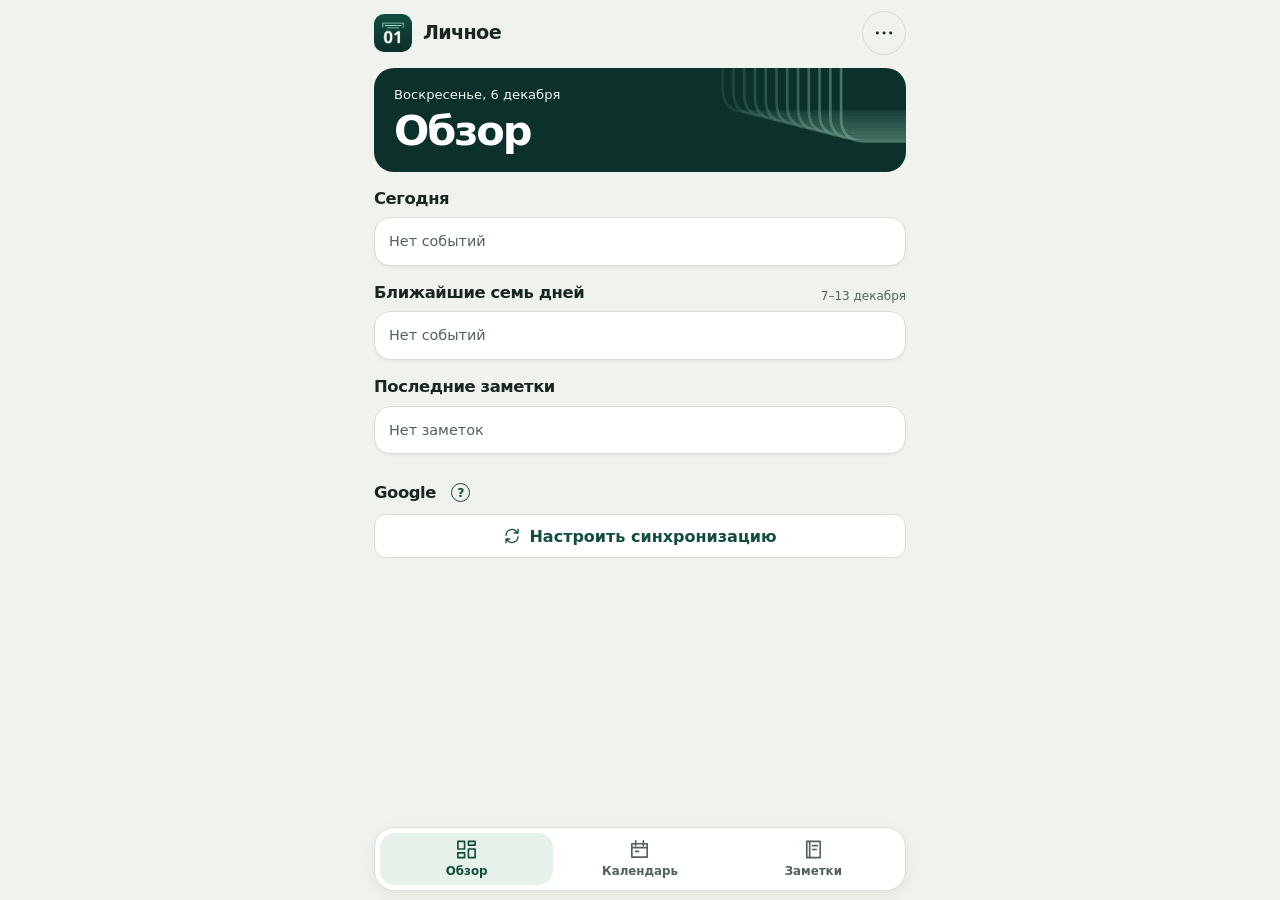
==== commit 1355b81d: "Оформить панель в стиле «Рельеф» и добавить контекстные подсказки · 2.1.0" ====
--- a/docs/index.html
+++ b/docs/index.html
@@ -3,368 +3,89 @@
 <head>
 <meta charset="utf-8">
 <meta name="viewport" content="width=device-width, initial-scale=1, viewport-fit=cover">
+<meta name="panel-build" content="2.1.0">
 <title>Личное</title>
-<meta name="theme-color" content="#123e2f">
-<meta name="description" content="Личная панель с календарём и заметками.">
+<meta name="theme-color" media="(prefers-color-scheme: light)" content="#f0f2ee">
+<meta name="theme-color" media="(prefers-color-scheme: dark)" content="#17201d">
+<meta name="description" content="Личное · Календарь и заметки.">
 <link rel="manifest" href="./manifest.webmanifest">
-<link rel="icon" href="./icon-192.png?v=2">
-<link rel="apple-touch-icon" href="./icon-192.png?v=2">
-<style id="personal-styles">
-body {
-  margin: 0;
-  color-scheme: light dark;
-  background: #e6ebe5;
-}
-#personal, #personal * { box-sizing: border-box; }
-#personal {
-  --gutter: clamp(.75rem, 4vw, 1.1rem);
-  --background: #f1f4ef;
-  --paper: #fff;
-  --text: #192820;
-  --secondary: #4b6153;
-  --line: #d4dfd6;
-  --green: #15543a;
-  --tint: #dfefe3;
-  --pressed: #15543a;
-  --header: #123e2f;
-  --header-accent: #28654c;
-  --header-secondary: #cee8d7;
-  --shadow: 0 2px 0 #1928200b;
-  display: flex;
-  flex-direction: column;
-  width: min(100%, 32rem);
-  min-height: 100vh;
-  min-height: 100dvh;
-  margin-inline: auto;
-  background: var(--background);
-  color: var(--text);
-  font: 1rem/1.4 system-ui, sans-serif;
-  overflow-wrap: anywhere;
-}
-@media (prefers-color-scheme: dark) {
-  body { background: #101913; }
-  #personal {
-    --background: #17251d;
-    --paper: #203329;
-    --text: #f4fbf5;
-    --secondary: #c4d9ca;
-    --line: #586f60;
-    --green: #b8e6c8;
-    --tint: #2d4939;
-    --pressed: #246148;
-    --shadow: 0 2px 0 #0003;
-  }
-}
-#personal [hidden] { display: none !important; }
-#personal button {
-  min-width: 0;
-  min-height: 44px;
-  border: 0;
-  background: none;
-  color: inherit;
-  font: inherit;
-  cursor: pointer;
-}
-#personal button:disabled { opacity: .58; cursor: default; }
-#personal :focus-visible { outline: 2px solid var(--green); outline-offset: 2px; }
-#personal small { color: var(--secondary); font-size: .875em; }
-#personal header {
-  display: flex;
-  align-items: center;
-  justify-content: space-between;
-  gap: .5rem;
-  padding: max(.5rem, env(safe-area-inset-top)) var(--gutter) .25rem;
-  background: var(--header);
-  color: white;
-}
-#personal .brand {
-  display: inline-flex;
-  align-items: center;
-  gap: .65rem;
-  padding: 0;
-  font-weight: 750;
-}
-#personal .panel-mark {
-  display: grid;
-  place-items: center;
-  min-width: 2.15rem;
-  min-height: 2.15rem;
-  border-radius: .65rem;
-  background: var(--header-accent);
-  color: white;
-  font-size: .9rem;
-  font-weight: 800;
-}
-#personal .brand:focus-visible, #personal .menu summary:focus-visible { outline-color: white; }
-#personal .menu { position: relative; z-index: 2; }
-#personal .menu summary {
-  display: grid;
-  place-items: center;
-  min-width: 44px;
-  min-height: 44px;
-  border-radius: .65rem;
-  background: var(--header-accent);
-  color: white;
-  font-size: 1.35rem;
-  cursor: pointer;
-  list-style: none;
-}
-#personal .menu summary::-webkit-details-marker { display: none; }
-#personal .menu-items {
-  position: absolute;
-  inset-inline-end: 0;
-  top: calc(100% + .4rem);
-  width: min(15rem, 75vw);
-  padding: .3rem;
-  border: 1px solid var(--line);
-  border-radius: .75rem;
-  background: var(--paper);
-  color: var(--text);
-  box-shadow: 0 4px 16px #14271c36;
-}
-#personal .menu-items button { width: 100%; text-align: start; padding: .4rem .6rem; border-radius: .45rem; }
-#personal .menu-items button:focus-visible { background: var(--tint); }
-#personal .menu-items small { display: block; padding: .35rem .6rem; }
-#personal main { flex: 1; min-width: 0; padding: 0 var(--gutter) 1.2rem; }
-#personal h1, #personal h2, #personal h3, #personal p { margin: 0; }
-#personal h1 { font-size: clamp(1.65rem, 7vw, 1.9rem); line-height: 1.15; letter-spacing: -.025em; }
-#personal h2 { font-size: 1.075rem; line-height: 1.25; }
-#personal .hero {
-  margin: .75rem 0;
-  padding: .85rem;
-  border-radius: .85rem;
-  background: var(--header);
-  color: white;
-}
-#personal .hero p { margin-top: .3rem; color: var(--header-secondary); font-size: .9rem; }
-#personal .page-title {
-  margin: 0 calc(-1 * var(--gutter)) .8rem;
-  padding: .65rem var(--gutter) 1rem;
-  border-radius: 0;
-}
-#personal .section, #personal .note-card, #personal .record {
-  min-width: 0;
-  padding: .8rem;
-  border: 1px solid var(--line);
-  border-radius: .9rem;
-  background: var(--paper);
-  box-shadow: var(--shadow);
-}
-#personal .section h2 { margin-bottom: .25rem; }
-#personal .overview-modules { display: grid; gap: .7rem; }
-#personal .agenda-header { display: flex; flex-wrap: wrap; align-items: baseline; justify-content: space-between; gap: .2rem .75rem; }
-#personal .agenda-range { font-size: .8rem; }
-#personal .agenda-day + .agenda-day { border-top: 1px solid var(--line); padding-top: .5rem; }
-#personal .agenda-day h3 { margin: .55rem 0 .1rem; color: var(--green); font-size: .9rem; }
-#personal .event, #personal .note { width: 100%; text-align: start; }
-#personal .event {
-  display: grid;
-  grid-template-columns: 4.15rem minmax(0, 1fr);
-  align-items: start;
-  gap: .5rem;
-  padding: .6rem 0;
-}
-#personal .event + .event, #personal .notes-preview .note + .note, #personal .agenda-compact .events + .events { border-top: 1px solid var(--line); }
-#personal .event-time, #personal .event-date { color: var(--green); font-weight: 700; font-variant-numeric: tabular-nums; }
-#personal .event-date { font-size: .85rem; }
-#personal .event-compact { grid-template-columns: 3.05rem minmax(0, 1fr) 3rem; align-items: baseline; gap: .45rem; }
-#personal .event-compact .event-time { text-align: end; font-size: .8rem; color: var(--secondary); font-weight: 500; }
-#personal .event small, #personal .note small { display: block; }
-#personal .notes { display: grid; gap: .55rem; }
-#personal .notes-preview { gap: 0; }
-#personal .notes-preview .note { padding: .55rem 0; }
-#personal .note-card { padding: .8rem; }
-#personal .note small {
-  display: -webkit-box;
-  overflow: hidden;
-  margin-top: .15rem;
-  white-space: pre-line;
-  -webkit-box-orient: vertical;
-  -webkit-line-clamp: 2;
-}
-#personal .empty { padding: .4rem 0; color: var(--secondary); }
-#personal .month-controls {
-  display: grid;
-  grid-template-columns: minmax(0, 1fr) auto 44px 44px;
-  align-items: center;
-  gap: .25rem;
-  margin-bottom: .55rem;
-}
-#personal .month-controls h2 { margin: 0; }
-#personal .month-controls button, #personal .action, #personal .back, #personal .controls button {
-  padding: .4rem .65rem;
-  border: 1px solid var(--line);
-  border-radius: .65rem;
-  background: var(--paper);
-  color: var(--green);
-  font-weight: 650;
-}
-#personal .month-controls button { padding-inline: .4rem; font-size: .875rem; background: var(--tint); }
-#personal .month-controls [data-month] { padding: 0; font-size: 1.4rem; line-height: 1; }
-#personal .days {
-  display: grid;
-  grid-template-columns: repeat(7, minmax(0, 1fr));
-  text-align: center;
-}
-#personal .days > span { padding-block: .3rem; color: var(--secondary); font-size: .75rem; font-weight: 700; }
-#personal .days button { display: grid; place-items: center; padding: 0; font-size: .9rem; font-variant-numeric: tabular-nums; }
-#personal .day-number {
-  position: relative;
-  display: grid;
-  place-items: center;
-  width: min(100% - 2px, 2.1rem);
-  height: 2.15rem;
-  padding-bottom: .16rem;
-  border: 1px solid transparent;
-  border-radius: .55rem;
-}
-#personal .days [aria-current="date"] .day-number { border-color: var(--green); font-weight: 750; }
-#personal .days [aria-pressed="true"] .day-number { background: var(--pressed); color: white; font-weight: 750; }
-#personal .day-number[data-events]::after {
-  position: absolute;
-  bottom: 3px;
-  width: 4px;
-  height: 4px;
-  border-radius: 50%;
-  background: var(--green);
-  content: "";
-}
-#personal .days [aria-pressed="true"] .day-number::after { background: white; }
-#personal .periods {
-  display: grid;
-  grid-template-columns: repeat(3, minmax(0, 1fr));
-  gap: .2rem;
-  margin-block: .65rem;
-  padding: .2rem;
-  border: 1px solid var(--line);
-  border-radius: .7rem;
-  background: var(--paper);
-}
-#personal .periods button { padding: .35rem .2rem; border-radius: .5rem; font-size: .9rem; }
-#personal .periods [aria-pressed="true"], #personal .primary { background: var(--pressed); color: white; font-weight: 700; }
-#personal .controls .primary { background: var(--pressed); color: white; }
-#personal .bottom { position: sticky; z-index: 1; bottom: 0; }
-#personal nav {
-  display: grid;
-  grid-template-columns: repeat(3, minmax(0, 1fr));
-  gap: .3rem;
-  padding: .35rem .55rem max(.35rem, env(safe-area-inset-bottom));
-  border-top: 1px solid var(--line);
-  background: var(--paper);
-}
-#personal nav button {
-  display: grid;
-  justify-items: center;
-  align-content: center;
-  gap: .25rem;
-  min-height: 47px;
-  padding: .25rem .1rem;
-  color: var(--secondary);
-  font-size: .8rem;
-}
-#personal nav button[aria-current="page"] { background: var(--tint); color: var(--green); border-radius: .65rem; font-weight: 750; }
-#personal .nav-icon { position: relative; display: block; width: 16px; height: 16px; border: 1.5px solid; border-radius: 3px; }
-#personal .nav-overview { background: linear-gradient(currentColor,currentColor) center / 1.5px 100% no-repeat, linear-gradient(currentColor,currentColor) center / 100% 1.5px no-repeat; }
-#personal .nav-calendar::before, #personal .nav-note::before {
-  position: absolute;
-  inset: 4px 0 auto;
-  border-top: 1.5px solid;
-  content: "";
-}
-#personal .nav-calendar::after {
-  position: absolute;
-  top: -3px;
-  left: 2px;
-  width: 1.5px;
-  height: 5px;
-  color: inherit;
-  background: currentColor;
-  box-shadow: 7px 0 currentColor;
-  content: "";
-}
-#personal .nav-note::before { inset: 3px 3px auto; box-shadow: 0 3px, 0 6px; }
-#personal:has(.create:not([hidden])) main { padding-bottom: 4.75rem; }
-#personal .create {
-  position: absolute;
-  inset-inline-end: max(var(--gutter), env(safe-area-inset-right));
-  bottom: calc(100% + .6rem);
-  display: grid;
-  place-items: center;
-  width: 3.15rem;
-  height: 3.15rem;
-  padding: 0;
-  border-radius: 50%;
-  background: var(--pressed);
-  color: white;
-  font-size: 1.85rem;
-  line-height: 1;
-  box-shadow: 0 3px 6px #14271c45;
-}
-#personal #google-summary { display: flex; flex-wrap: wrap; align-items: center; gap: .4rem .8rem; }
-#personal #google-summary p { flex: 1 1 8rem; color: var(--secondary); font-size: .855rem; }
-#personal #google-summary button { font-size: .875rem; }
-#personal form { display: grid; gap: .7rem; margin-top: .7rem; }
-#personal form label { display: grid; gap: .25rem; min-width: 0; }
-#personal form .check { display: flex; align-items: center; gap: .4rem; min-height: 44px; }
-#personal input:not([type=checkbox]), #personal select, #personal textarea {
-  width: 100%;
-  min-width: 0;
-  max-width: 100%;
-  min-height: 44px;
-  padding: .45rem;
-  border: 1px solid var(--line);
-  border-radius: .55rem;
-  background: var(--paper);
-  color: var(--text);
-  font: inherit;
-}
-#personal textarea { min-height: 9rem; resize: vertical; }
-#personal .times { display: grid; grid-template-columns: repeat(2,minmax(0,1fr)); gap: .55rem; }
-#personal .controls { display: flex; flex-wrap: wrap; gap: .45rem; margin-top: .65rem; }
-#personal .record { margin-top: .7rem; white-space: pre-wrap; }
-#personal .back { margin-top: .7rem; }
-#personal .notice { margin: .65rem var(--gutter) 0; color: var(--secondary); font-size: .875rem; }
-#personal main > p + .controls { margin-bottom: .6rem; }
-#personal:has(form[data-form="edit"] :is(input,textarea,select):focus) .bottom { position: static; }
-@media (max-width: 359px) {
-  #personal .section { padding: .65rem; }
-  #personal .month-controls { gap: .15rem; }
-  #personal .month-controls h2 { font-size: .95rem; }
-}
-@media (forced-colors: active) {
-  #personal .panel-mark, #personal nav [aria-current="page"], #personal .days [aria-pressed="true"] .day-number,
-  #personal .periods [aria-pressed="true"], #personal .create { border: 2px solid ButtonText; }
-  #personal .day-number[data-events]::after { forced-color-adjust: none; background: CanvasText; }
-}
-</style>
+<link rel="icon" href="./icon-192.png?v=2.1.0">
+<link rel="apple-touch-icon" href="./icon-192.png?v=2.1.0">
+<link rel="stylesheet" href="./relief.css?v=2.1.0">
 </head>
 <body>
 <div id="personal">
-  <header><button type="button" class="brand" data-page="overview" aria-label="Личное. Открыть обзор"><span class="panel-mark" aria-hidden="true">01</span>Личное</button><details class="menu">
-    <summary aria-label="Меню">⋯</summary>
+  <header><button type="button" class="brand" data-page="overview" aria-label="Личное. Открыть обзор"><img src="./icon-192.png?v=2.1.0" width="38" height="38" alt="">Личное</button><details class="menu">
+    <summary aria-label="Меню"><svg class="ui-icon" aria-hidden="true" focusable="false" width="20" height="20" viewBox="0 0 24 24" fill="none" stroke="currentColor" stroke-width="3.5" stroke-linecap="round" stroke-linejoin="round"><path d="M4 12h.1 M12 12h.1 M20 12h.1"/></svg></summary>
     <div class="menu-items">
       <button type="button" data-action="google">Синхронизация Google</button>
       <button type="button" data-action="backups">Копии данных</button>
       <button type="button" data-action="install" hidden>Установить приложение</button>
-      <small>Сборка 1.3.0</small>
+      <small>Сборка 2.1.0</small>
     </div>
   </details></header>
   <p class="notice" role="status" hidden></p>
   <main></main>
   <input type="file" id="backup-file" accept=".json,application/json" hidden>
   <div class="bottom">
-    <button type="button" class="create" aria-label="Создать запись" hidden>+</button>
+    <button type="button" class="create" aria-label="Создать запись" hidden><svg class="ui-icon" aria-hidden="true" focusable="false" width="26" height="26" viewBox="0 0 24 24" fill="none" stroke="currentColor" stroke-width="1.7" stroke-linecap="round" stroke-linejoin="round"><path d="M12 5v14 M5 12h14"/></svg></button>
     <nav aria-label="Разделы">
-      <button type="button" data-page="overview"><span class="nav-icon nav-overview" aria-hidden="true"></span>Обзор</button>
-      <button type="button" data-page="calendar"><span class="nav-icon nav-calendar" aria-hidden="true"></span>Календарь</button>
-      <button type="button" data-page="notes"><span class="nav-icon nav-note" aria-hidden="true"></span>Заметки</button>
+      <button type="button" data-page="overview"><svg class="ui-icon" aria-hidden="true" focusable="false" width="23" height="23" viewBox="0 0 24 24" fill="none" stroke="currentColor" stroke-width="1.7" stroke-linecap="round" stroke-linejoin="round"><path d="M3 3.5h7v8H3z M14 3.5h7v4h-7z M3 15.5h7v5H3z M14 11.5h7v9h-7z"/></svg>Обзор</button>
+      <button type="button" data-page="calendar"><svg class="ui-icon" aria-hidden="true" focusable="false" width="23" height="23" viewBox="0 0 24 24" fill="none" stroke="currentColor" stroke-width="1.7" stroke-linecap="round" stroke-linejoin="round"><path d="M4 6h16v14H4z M4 10h16 M8 3v5 M16 3v5 M8 14h3"/></svg>Календарь</button>
+      <button type="button" data-page="notes"><svg class="ui-icon" aria-hidden="true" focusable="false" width="23" height="23" viewBox="0 0 24 24" fill="none" stroke="currentColor" stroke-width="1.7" stroke-linecap="round" stroke-linejoin="round"><path d="M5 3.5h14v17H5z M8 3.5v17 M11 8h5 M11 12h4"/></svg>Заметки</button>
     </nav>
   </div>
 </div>
-<script src="./google-sync.js?v=1.3.0"></script>
+<script src="./google-sync.js?v=2.1.0"></script>
 <script id="personal-script">
 (() => {
   const root = document.getElementById('personal');
+
+  const hintPopup = document.createElement('div');
+  hintPopup.className = 'hint-popup';
+  hintPopup.id = 'panel-hint';
+  hintPopup.setAttribute('role','tooltip');
+  hintPopup.hidden = true;
+  let hintTrigger;
+  function closeHint() {
+    if (!hintTrigger) return;
+    hintTrigger.setAttribute('aria-expanded','false');
+    hintTrigger.removeAttribute('aria-describedby');
+    hintPopup.hidden = true;
+    hintTrigger = null;
+  }
+  document.addEventListener('click', event => {
+    const button = event.target.closest('button[data-hint]');
+    if (button === hintTrigger || !button) { closeHint(); return; }
+    closeHint();
+    hintTrigger = button;
+    (button.closest('dialog') || root).append(hintPopup);
+    button.setAttribute('aria-expanded','true');
+    button.setAttribute('aria-describedby',hintPopup.id);
+    hintPopup.textContent = button.dataset.hint;
+    hintPopup.hidden = false;
+    positionHint();
+  }, true);
+  function positionHint() {
+    if (!hintTrigger) return;
+    const anchor = hintTrigger.getBoundingClientRect();
+    const width = document.documentElement.clientWidth;
+    const height = window.visualViewport?.height || window.innerHeight;
+    if (!hintTrigger.isConnected || anchor.bottom < 0 || anchor.top >= height) { closeHint(); return; }
+    hintPopup.style.left = Math.max(8,Math.min(anchor.right - hintPopup.offsetWidth,width - hintPopup.offsetWidth - 8)) + 'px';
+    const bottom = anchor.bottom + 4;
+    const top = bottom + hintPopup.offsetHeight <= height - 8 ? bottom : anchor.top - hintPopup.offsetHeight - 4;
+    hintPopup.style.top = Math.max(8,top) + 'px';
+  }
+  document.addEventListener('keydown', event => {
+    if (event.key === 'Escape' && hintTrigger) { event.preventDefault(); event.stopPropagation(); closeHint(); }
+  }, true);
+  document.addEventListener('focusin', event => { if (hintTrigger && event.target !== hintTrigger) closeHint(); });
+  document.addEventListener('scroll', positionHint, true);
+  document.addEventListener('close', closeHint, true);
+  window.addEventListener('resize', positionHint);
+  window.visualViewport?.addEventListener('resize', positionHint);
+
   const main = root.querySelector('main');
   const nav = root.querySelector('nav');
   const create = root.querySelector('.create');
@@ -409,8 +130,13 @@
     showNotice('Не удалось прочитать записи браузера. Сохранение отключено, чтобы не перезаписать данные.');
   }
 
+  function readLegacyCopy(value) {
+    if (value?.format === 'lichnoe-backup' && value.version === 1) return value.data;
+    return value;
+  }
   function validate(value) {
-    const records = value?.format === 'lichnoe-backup' && value.version === 1 ? value.data
+    value = readLegacyCopy(value);
+    const records = value?.format === '01-lichnoe-backup' && value.version === 2 ? value.data
       : Number.isSafeInteger(value?.revision) ? value.data : value;
     const str = value => typeof value === 'string';
     const date = value => str(value) && /^\d{4}-\d{2}-\d{2}$/.test(value) &&
@@ -433,11 +159,11 @@
     return {events:records.events, notes:records.notes};
   }
   function downloadBackup() {
-    const backup = {format:'lichnoe-backup',version:1,exportedAt:new Date().toISOString(),data};
+    const backup = {format:'01-lichnoe-backup',version:2,exportedAt:new Date().toISOString(),data};
     const url = URL.createObjectURL(new Blob([JSON.stringify(backup,null,2)], {type:'application/json'}));
     const link = document.createElement('a');
     link.href = url;
-    link.download = 'lichnoe-' + localDay(new Date()) + '.json';
+    link.download = '01-lichnoe-' + localDay(new Date()) + '.json';
     root.append(link);
     link.click();
     link.remove();
@@ -558,21 +284,21 @@
     return rows.sort((a, b) => (a.entry.allDay ? '' : a.entry.start).localeCompare(b.entry.allDay ? '' : b.entry.start));
   }
   function hero(title, subtitle = '', pageTitle = false) {
-    return `<div class="hero${pageTitle ? ' page-title' : ''}"><h1>${escape(title)}</h1>${subtitle ? `<p>${escape(subtitle)}</p>` : ''}</div>`;
+    return `<div class="hero${pageTitle ? ' page-title' : ''}">${pageTitle ? '<svg class="relief" viewBox="0 0 170 100" preserveAspectRatio="xMaxYMid slice" fill="none" aria-hidden="true"><path d="M28 -18v45q0 17 18 17h123" stroke="currentColor" opacity="0.15" stroke-width="2"/><path d="M36 -18v47q0 17 18 17h120" stroke="currentColor" opacity="0.19" stroke-width="2"/><path d="M44 -18v49q0 17 18 17h117" stroke="currentColor" opacity="0.22" stroke-width="2"/><path d="M52 -18v51q0 17 18 17h114" stroke="currentColor" opacity="0.26" stroke-width="2"/><path d="M60 -18v53q0 17 18 17h111" stroke="currentColor" opacity="0.30" stroke-width="2"/><path d="M68 -18v55q0 17 18 17h108" stroke="currentColor" opacity="0.33" stroke-width="2"/><path d="M76 -18v57q0 17 18 17h105" stroke="currentColor" opacity="0.37" stroke-width="2"/><path d="M84 -18v59q0 17 18 17h102" stroke="currentColor" opacity="0.41" stroke-width="2"/><path d="M92 -18v61q0 17 18 17h99" stroke="currentColor" opacity="0.45" stroke-width="2"/><path d="M100 -18v63q0 17 18 17h96" stroke="currentColor" opacity="0.48" stroke-width="2"/><path d="M108 -18v65q0 17 18 17h93" stroke="currentColor" opacity="0.52" stroke-width="2"/><path d="M116 -18v67q0 17 18 17h90" stroke="currentColor" opacity="0.56" stroke-width="2"/></svg>' : ''}${subtitle ? `<p>${escape(subtitle)}</p>` : ''}<h1>${escape(title)}</h1></div>`;
   }
   function eventList(date, rows = occurrences(date), compact = false) {
     if (!rows.length) return '<p class="empty">Нет событий</p>';
     const day = asDate(date);
-    const dateLabel = day.getUTCDate() + ' ' + dayOfWeek.format(day);
+    const dateLabel = `<b>${day.getUTCDate()}</b><small>${escape(dayOfWeek.format(day))}</small>`;
     return `<div class="events">${rows.map(({id, slot, entry}) => {
       const series = data.events.find(item => item.id === id);
       const time = entry.allDay ? '<span class="event-time">Весь день</span>'
         : `<time class="event-time" datetime="${escape(entry.start)}">${escape(entry.start)}</time>`;
-      const label = `<span>${escape(entry.title)}${compact || series.repeat === 'none' ? '' : `<small>${repeats[series.repeat]}</small>`}</span>`;
+      const label = `<span class="title"><b>${escape(entry.title)}</b>${compact ? '' : `<small>${[entry.allDay ? '' : 'До '+escape(entry.end),series.repeat === 'none' ? '' : repeats[series.repeat]].filter(Boolean).join(' · ')}</small>`}</span>`;
       return `<button type="button" class="event${compact ? ' event-compact' : ''}" data-event="${escape(id)}"
         data-slot="${slot}" data-occurrence-date="${date}">${compact
-          ? `<span class="event-date">${escape(dateLabel)}</span>${label}${time}`
-          : time + label}</button>`;
+          ? `<span class="event-date">${dateLabel}</span>${label}${time}`
+          : time + label + '<svg class="ui-icon" aria-hidden="true" focusable="false" width="14" height="14" viewBox="0 0 24 24" fill="none" stroke="currentColor" stroke-width="1.7" stroke-linecap="round" stroke-linejoin="round"><path d="m9 6 6 6-6 6"/></svg>'}</button>`;
     }).join('')}</div>`;
   }
   function offsetDay(date, offset) { return key(new Date(+asDate(date) + offset * dayMs)); }
@@ -595,7 +321,7 @@
   function nextWeekAgenda() {
     const first = offsetDay(today, 1);
     const last = offsetDay(today, 7);
-    return agenda('Следующие 7 дней', first, last, shortDate.formatRange(asDate(first), asDate(last)), {compact:true});
+    return agenda('Ближайшие семь дней', first, last, shortDate.formatRange(asDate(first), asDate(last)), {compact:true});
   }
   function noteList(preview) {
     const notes = preview ? data.notes.slice(0, 3) : data.notes;
@@ -604,7 +330,7 @@
       const clipped = Array.from(note.text.slice(0, 320)).slice(0, 160).join('');
       const excerpt = clipped.length < note.text.length ? clipped.trimEnd() + '…' : clipped;
       return `<button type="button" class="note${preview ? '' : ' note-card'}" data-note="${escape(note.id)}">
-        <strong>${escape(note.title)}</strong>${excerpt ? `<small>${escape(excerpt)}</small>` : ''}</button>`;
+        <svg class="ui-icon" aria-hidden="true" focusable="false" width="17" height="17" viewBox="0 0 24 24" fill="none" stroke="currentColor" stroke-width="1.7" stroke-linecap="round" stroke-linejoin="round"><path d="M5 3.5h14v17H5z M8 3.5v17 M11 8h5 M11 12h4"/></svg><strong>${escape(note.title)}</strong>${excerpt ? `<small>${escape(excerpt)}</small>` : ''}</button>`;
     }).join('')}</div>`;
   }
   function calendar() {
@@ -626,14 +352,13 @@
     if (period === 'week') schedule = weekAgenda(eventsFor);
     else if (period === 'month') schedule = agenda('События месяца', month + '-01', month + '-' + count, namedMonth, {eventsFor});
     else schedule = `<section class="section"><h2>${capital(fullDate.format(asDate(selected)))}</h2>${eventList(selected, eventsFor(selected))}</section>`;
-    return `${hero('Календарь', '', true)}<section class="section"><div class="month-controls">
+    return `${hero('Календарь', namedMonth, true)}<div class="periods" role="group" aria-label="Период событий">${Object.entries(periods).map(([id, label]) =>
+        `<button type="button" data-period="${id}" aria-pressed="${period === id}">${label}</button>`).join('')}</div><section class="section"><div class="month-controls">
       <h2>${namedMonth}</h2><button type="button" data-action="today">Сегодня</button>
-      <button type="button" data-month="-1" aria-label="Предыдущий месяц">‹</button>
-      <button type="button" data-month="1" aria-label="Следующий месяц">›</button></div>
+      <button type="button" data-month="-1" aria-label="Предыдущий месяц"><svg class="ui-icon" aria-hidden="true" focusable="false" width="17" height="17" viewBox="0 0 24 24" fill="none" stroke="currentColor" stroke-width="1.7" stroke-linecap="round" stroke-linejoin="round"><path d="m15 6-6 6 6 6"/></svg></button>
+      <button type="button" data-month="1" aria-label="Следующий месяц"><svg class="ui-icon" aria-hidden="true" focusable="false" width="17" height="17" viewBox="0 0 24 24" fill="none" stroke="currentColor" stroke-width="1.7" stroke-linecap="round" stroke-linejoin="round"><path d="m9 6 6 6-6 6"/></svg></button></div>
       <div class="days">${['Пн','Вт','Ср','Чт','Пт','Сб','Вс'].map(day => `<span>${day}</span>`).join('')}
       ${'<span aria-hidden="true"></span>'.repeat(offset)}${dates}</div></section>
-      <div class="periods" role="group" aria-label="Период событий">${Object.entries(periods).map(([id, label]) =>
-        `<button type="button" data-period="${id}" aria-pressed="${period === id}">${label}</button>`).join('')}</div>
       ${schedule}`;
   }
   function optionList(values, value) {
@@ -649,14 +374,14 @@
     const recurring = !note && original && original.repeat !== 'none';
     return `${hero((original ? 'Редактировать ' : note ? 'Новая ' : 'Новое ') + (note ? original ? 'заметку' : 'заметка' : 'событие'))}
       <form data-form="edit">
-        ${recurring ? `<label>Применить к<select name="scope">${optionList(scopeOptions(), 'single')}</select></label>` : ''}
+        ${recurring ? `<div class="field-help"><label>Применить к<select name="scope">${optionList(scopeOptions(), 'single')}</select></label><button type="button" class="help" data-hint="Можно изменить одно событие, остаток серии или всю серию." aria-label="Подсказка: Применить к" aria-expanded="false"><span aria-hidden="true">?</span></button></div>` : ''}
         <label>Название<input name="title" required maxlength="200" value="${escape(value.title)}"></label>
         ${note ? `<label>Текст<textarea name="text" rows="6">${escape(value.text)}</textarea></label>` : `
           <label>Дата<input type="date" name="date" required value="${escape(value.date)}"></label>
           <label class="check"><input type="checkbox" name="allDay"${value.allDay ? ' checked' : ''}> Весь день</label>
           <div class="times"><label>Начало<input name="start" type="time" value="${escape(value.start || '09:00')}"></label>
           <label>Окончание<input name="end" type="time" value="${escape(value.end || '10:00')}"></label></div>
-          <label data-repeat>Повтор<select name="repeat">${optionList(repeats, original?.repeat ?? value.repeat)}</select></label>
+          <div class="field-help" data-repeat><label>Повтор<select name="repeat">${optionList(repeats, original?.repeat ?? value.repeat)}</select></label><button type="button" class="help" data-hint="Выбери частоту, чтобы создать серию событий." aria-label="Подсказка: Повтор" aria-expanded="false"><span aria-hidden="true">?</span></button></div>
           <label data-ending>Окончание серии<select name="ending">${optionList({never:'Бессрочно',date:'До даты',count:'После заданного числа повторений'}, original?.ending ?? value.ending)}</select></label>
           <label data-until>Последняя дата включительно<input name="until" type="date" value="${escape(original?.until ?? value.until)}"></label>
           <label data-count>Число событий в серии<input name="count" type="number" min="1" max="9999" value="${escape(original?.count ?? value.count ?? 10)}"></label>`}
@@ -682,11 +407,12 @@
     get('until').disabled = !get('until').required;
   }
   function render() {
+    closeHint();
     if (view?.type === 'google') {
       main.innerHTML = hero('Синхронизация Google') + (googleSync?.html() ?? '<p>Подключение доступно после загрузки панели с интернетом.</p>');
     } else if (view?.type === 'backups') {
       main.innerHTML = `${hero('Копии данных')}
-        <p>События и заметки сохраняются в этом браузере.</p>
+        <div class="help-title"><p>Локальная копия</p><button type="button" class="help" data-hint="Импорт добавляет отсутствующие записи. При совпадении сохраняется версия с телефона." aria-label="Подсказка: импорт записей" aria-expanded="false"><span aria-hidden="true">?</span></button></div>
         <div class="controls"><button type="button" class="action" data-action="export">Скачать копию</button>
         <button type="button" class="action" data-action="import">Выбрать файл</button></div>
         ${candidate ? `<p class="record">В файле: событий — ${candidate.events.length}, заметок — ${candidate.notes.length}. Записи с совпадающими идентификаторами останутся в текущей версии.</p>
@@ -714,10 +440,10 @@
           <section class="section"><h2>Сегодня</h2>${eventList(today)}</section>
           ${nextWeekAgenda()}
           <section class="section"><h2>Последние заметки</h2>${noteList(true)}</section>
-          <section class="section sync-module" hidden><h2>Google</h2><div id="google-summary" aria-live="polite"></div></section>
+          <section class="section sync-module" hidden><div class="help-title"><h2>Google</h2><button type="button" class="help" data-hint="Сохранит копию на Диске и обновит события в календаре этой панели." aria-label="Подсказка: синхронизация" aria-expanded="false"><span aria-hidden="true">?</span></button></div><div id="google-summary" aria-live="polite"></div></section>
         </div>`;
     } else {
-      main.innerHTML = page === 'calendar' ? calendar() : `${hero('Заметки', '', true)}${noteList(false)}`;
+      main.innerHTML = page === 'calendar' ? calendar() : `${hero('Заметки', 'Записей: ' + data.notes.length, true)}${noteList(false)}`;
     }
     refreshSyncSummary();
     create.hidden = !storageReadable || Boolean(view) || page === 'overview';
@@ -729,9 +455,13 @@
     });
   }
   function finish(date) {
+    if (!save()) {
+      data = loadedRecords ? validate(JSON.parse(loadedRecords)) : {events:[],notes:[]};
+      if (view?.record) view.record = [...data.events,...data.notes].find(item => item.id === view.record.id);
+      return;
+    }
     if (date) { selected = date; month = date.slice(0, 7); }
     view = null;
-    save();
     render();
   }
   main.addEventListener('input', event => {
@@ -920,10 +650,11 @@
       return 0;
     },
     refresh() { if (view?.type === 'google') render(); else refreshSyncSummary(); },
-    offerRestore(value) {
+    validateBackup: validate,
+    offerRestore(value, notice = '') {
       candidate = validate(value);
       view = {type:'backups'};
-      showNotice('Копия загружена с Диска. Добавьте записи из копии, чтобы сохранить их в браузере.');
+      showNotice(notice || 'Копия загружена с Диска. Добавьте записи из копии, чтобы сохранить их в браузере.');
       render();
     }
   });
--- a/docs/relief.css
+++ b/docs/relief.css
@@ -0,0 +1,140 @@
+:root {
+  color-scheme: light dark;
+  --bg: #f0f2ee;
+  --paper: #fff;
+  --ink: #182620;
+  --muted: #52615b;
+  --edge: #d6ded7;
+  --accent: #124d40;
+  --deep: #0c302a;
+  --light: #a2dfc3;
+  --tint: #e6f1e9;
+  --action: #124d40;
+  --sync-icon: url("data:image/svg+xml,%3Csvg%20xmlns%3D%22http%3A//www.w3.org/2000/svg%22%20aria-hidden%3D%22true%22%20focusable%3D%22false%22%20width%3D%2220%22%20height%3D%2220%22%20viewBox%3D%220%200%2024%2024%22%20fill%3D%22none%22%20stroke%3D%22black%22%20stroke-width%3D%221.7%22%20stroke-linecap%3D%22round%22%20stroke-linejoin%3D%22round%22%3E%3Cpath%20d%3D%22M4%2011a8%208%200%200%201%2014-5l2%202%20M20%203v5h-5%20M20%2013a8%208%200%200%201-14%205l-2-2%20M4%2021v-5h5%22/%3E%3C/svg%3E");
+  --shadow: 0 2px 3px #1828200c;
+  --gutter: clamp(14px, 4.8vw, 22px);
+}
+@media (prefers-color-scheme: dark) {
+  :root { --bg:#17201d; --paper:#222d28; --ink:#f3f6f3; --muted:#c2ccc5; --edge:#47544c; --accent:#a2dfc3; --tint:#0c302a; --shadow:0 2px 3px #0002; }
+}
+* { box-sizing:border-box; }
+body { margin:0; background:var(--bg); color:var(--ink); font:1rem/1.45 Roboto,system-ui,sans-serif; }
+#personal { min-height:100vh; min-height:100dvh; width:min(100%,36rem); margin:auto; display:flex; flex-direction:column; overflow-wrap:anywhere; }
+[hidden] { display:none !important; }
+button, input, textarea, select { font:inherit; color:inherit; }
+button, summary { cursor:pointer; touch-action:manipulation; -webkit-tap-highlight-color:transparent; }
+button { min-width:0; min-height:44px; border:0; padding:0; background:transparent; }
+button:disabled { opacity:.58; cursor:default; }
+button:active:not(:disabled) { filter:brightness(.93); }
+:focus-visible { outline:2px solid var(--accent); outline-offset:2px; }
+header { position:relative; z-index:3; display:flex; align-items:center; justify-content:space-between; min-height:66px; padding:max(8px,env(safe-area-inset-top)) var(--gutter) 8px; }
+.brand { display:flex; align-items:center; gap:11px; font-size:1.2rem; font-weight:720; letter-spacing:-.035em; }
+.brand img { width:38px; height:38px; border-radius:10px; }
+.menu { position:relative; }
+.menu summary { display:grid; place-items:center; width:44px; height:44px; border:1px solid var(--edge); border-radius:50%; list-style:none; }
+.menu summary::-webkit-details-marker { display:none; }
+.menu-items { position:absolute; right:0; top:calc(100% + 6px); width:min(16rem,84vw); padding:6px; background:var(--paper); border:1px solid var(--edge); border-radius:16px; box-shadow:0 8px 35px #12281d22; }
+.menu-items button { display:block; width:100%; text-align:left; padding:8px 12px; border-radius:10px; }
+.menu-items small { display:block; border-top:1px solid var(--edge); padding:9px 12px 5px; }
+main { flex:1; min-width:0; padding:0 var(--gutter) 20px; }
+h1,h2,h3,p { margin:0; }
+h1 { font-size:clamp(1.9rem,8.5vw,2.6rem); line-height:1.15; letter-spacing:-.05em; }
+h2 { font-size:1.025rem; line-height:1.3; letter-spacing:-.025em; }
+h3 { font-size:.95rem; }
+small,.empty { color:var(--muted); }
+.hero { margin:14px 0 18px; }
+.hero p { margin-bottom:3px; font-size:.82rem; color:var(--muted); }
+.hero.page-title { position:relative; isolation:isolate; overflow:hidden; margin:2px 0 16px; padding:17px 20px; background:var(--deep); color:white; border-radius:20px; }
+.hero.page-title p { color:#f1f6f3; }
+.hero .relief { z-index:-1; position:absolute; right:-8px; top:0; height:100%; width:43%; color:var(--light); opacity:.7; pointer-events:none; }
+.hero.page-title h1,.hero.page-title p { position:relative; }
+.section,.record,.note-card,.events,.agenda-compact,.notes-preview,.empty { min-width:0; background:var(--paper); border:1px solid var(--edge); border-radius:16px; box-shadow:var(--shadow); }
+.section,.record,.empty { padding:13px 14px; }
+.empty { font-size:.9rem; }
+.section h2 { margin-bottom:8px; }
+.section > .events,.section > .empty,.agenda-day .events,.agenda-compact .events { border:0; box-shadow:none; border-radius:0; }
+.section > .events,.section > .empty { padding-inline:0; }
+.overview-modules { display:grid; gap:16px; }
+.overview-modules .section { background:none; border:0; box-shadow:none; padding:0; }
+.overview-modules .section > .events,.overview-modules .section > .empty { background:var(--paper); border:1px solid var(--edge); border-radius:16px; box-shadow:var(--shadow); }
+.overview-modules .section > .empty { padding:13px 14px; }
+.agenda-header,.section-title { display:flex; align-items:center; justify-content:space-between; column-gap:6px; }
+.agenda-header { flex-wrap:wrap; }
+.agenda-range,.count { font-size:.75rem; color:var(--muted); }
+.agenda-day + .agenda-day,.agenda-compact .events + .events,.event + .event,.notes-preview .note + .note { border-top:1px solid var(--edge); }
+.agenda-day h3 { color:var(--accent); margin:10px 0 2px; }
+.agenda-compact { overflow:hidden; }
+.agenda-compact:has(>.empty) { border:0; background:transparent; }
+.event,.note { width:100%; text-align:left; }
+.event { display:grid; align-items:center; grid-template-columns:4.4rem minmax(0,1fr) 14px; gap:8px; padding:11px 12px; }
+.event-time,.event-date { color:var(--accent); font-weight:700; font-variant-numeric:tabular-nums; }
+.event small,.note small { display:block; font-weight:400; font-size:.8rem; margin-top:2px; }
+.event .title { font-weight:650; }
+.event .title b,.note strong { display:-webkit-box; -webkit-box-orient:vertical; -webkit-line-clamp:2; overflow:hidden; }
+.event .ui-icon { color:var(--muted); }
+.event-compact { grid-template-columns:2.85rem minmax(0,1fr) auto; }
+.event-compact .event-time { color:var(--muted); font-size:.8rem; }
+.event-date { display:grid; place-content:center; gap:0; text-align:center; min-height:42px; border-radius:9px; background:var(--tint); }
+.event-date b { line-height:1.1; font-size:1.08rem; }
+.event-date small { color:inherit; text-transform:uppercase; font-size:.62rem; margin:0; }
+.notes { display:grid; gap:10px; }
+.notes-preview { gap:0; }
+.note { padding:14px; }
+.note .ui-icon { display:block; margin-bottom:7px; color:var(--accent); }
+.note small { display:-webkit-box; overflow:hidden; -webkit-box-orient:vertical; -webkit-line-clamp:2; white-space:pre-line; }
+.note-card strong { font-size:1.13rem; letter-spacing:-.025em; }
+.periods { display:grid; grid-template-columns:repeat(3,minmax(0,1fr)); padding:3px; border-radius:13px; background:var(--edge); margin:0 0 12px; }
+.periods button { border-radius:10px; font-size:.9rem; }
+.periods [aria-pressed=true] { background:var(--paper); font-weight:700; box-shadow:var(--shadow); }
+.month-controls { display:grid; grid-template-columns:minmax(0,1fr) auto 44px 44px; align-items:center; column-gap:2px; }
+.month-controls h2 { margin:0; }
+.month-controls button { color:var(--accent); font-size:.88rem; }
+.month-controls button[data-month] { display:grid; place-items:center; }
+.days { display:grid; grid-template-columns:repeat(7,minmax(0,1fr)); text-align:center; }
+.days > span { font-size:.75rem; color:var(--muted); padding:5px 0; }
+.days button { display:grid; place-items:center; font-variant-numeric:tabular-nums; }
+.day-number { position:relative; display:grid; place-items:center; border-radius:10px; width:min(100% - 2px,2.2rem); min-height:34px; }
+.days [aria-current=date] .day-number { outline:1px solid var(--accent); }
+.days [aria-pressed=true] .day-number { background:var(--action); color:#fff; font-weight:700; }
+.day-number[data-events]::after { content:""; position:absolute; bottom:3px; width:4px; height:4px; border-radius:50%; background:currentColor; }
+main > .section + .section { margin-top:14px; }
+.controls { display:flex; flex-wrap:wrap; gap:8px; margin-top:10px; }
+.action,.back,.controls button,#google-summary button,#google-dialog button:not(.help) { padding:9px 13px; border:1px solid var(--edge); border-radius:12px; background:var(--paper); color:var(--accent); font-weight:650; }
+.primary,.controls .primary,#google-dialog .primary { background:var(--action); color:white; border-color:transparent; }
+.back { margin:5px 0; display:inline-flex; align-items:center; gap:5px; }
+.record { white-space:pre-wrap; }
+form { display:grid; gap:13px; }
+label { font-size:.9rem; font-weight:650; display:grid; gap:5px; }
+form .check { display:flex; align-items:center; min-height:44px; gap:8px; }
+input:not([type=checkbox]),textarea,select { border:1px solid var(--edge); padding:11px; width:100%; min-width:0; min-height:46px; background:var(--paper); border-radius:12px; font-size:1rem; font-weight:400; }
+input:focus,textarea:focus,select:focus { outline:2px solid var(--accent); outline-offset:0; }
+textarea { min-height:9rem; resize:vertical; }
+.times { display:grid; grid-template-columns:repeat(2,minmax(0,1fr)); gap:8px; }
+form[data-form=edit] .controls { display:grid; }
+form[data-form=edit] [data-action=cancel] { border-color:transparent; background:transparent; }
+#google-summary { display:grid; gap:6px; }
+#google-summary p { color:var(--muted); font-size:.85rem; }
+#google-summary button { display:inline-flex; align-items:center; justify-content:center; gap:8px; width:100%; }
+#google-summary button::before { content:' '; width:18px; height:18px; background:currentColor; mask:var(--sync-icon) center/contain no-repeat; }
+.notice { color:var(--ink); font-size:.88rem; background:var(--tint); padding:10px 13px; margin:0 var(--gutter) 8px; border-radius:10px; }
+.bottom { position:sticky; bottom:0; z-index:2; padding:3px var(--gutter) max(9px,env(safe-area-inset-bottom)); background:linear-gradient(transparent,var(--bg) 80%); pointer-events:none; }
+nav { pointer-events:auto; display:grid; grid-template-columns:repeat(3,minmax(0,1fr)); background:var(--paper); border:1px solid var(--edge); border-radius:20px; padding:5px; box-shadow:0 4px 15px #18252012; }
+nav button { display:grid; justify-items:center; align-content:center; gap:2px; min-height:52px; border-radius:15px; color:var(--muted); font-size:.74rem; font-weight:600; }
+nav [aria-current=page] { color:var(--accent); background:var(--tint); }
+.create { position:absolute; right:calc(var(--gutter) + 4px); bottom:calc(100% + 8px); width:54px; height:54px; border-radius:50%; color:white; background:var(--action); box-shadow:0 4px 10px #15251d30; display:grid; place-items:center; pointer-events:auto; }
+#personal:has(.create:not([hidden])) main { padding-bottom:74px; }
+#personal:has(form[data-form=edit] :is(input,textarea,select):focus) .bottom { position:static; }
+.ui-icon { display:inline-block; vertical-align:middle; flex:none; }
+.help { display:inline-grid; place-items:center; vertical-align:middle; min-width:44px; height:44px; color:var(--accent); border:0; background:transparent; }
+.help span { width:19px; height:19px; border:1.4px solid currentColor; border-radius:50%; line-height:17px; font-weight:700; font-size:.78rem; text-align:center; }
+.help-title { display:flex; align-items:center; gap:3px; }
+.help-title h2 { margin:0; }
+.field-help { display:grid; grid-template-columns:minmax(0,1fr) 44px; align-items:end; }
+.hint-popup { position:fixed; z-index:10; inset:auto; margin:0; width:max-content; max-width:min(250px,calc(100vw - 20px)); background:var(--ink); color:var(--bg); border:0; border-radius:12px; padding:10px 13px; font-size:.855rem; line-height:1.45; box-shadow:0 4px 18px #14231c33; }
+#google-dialog { color:var(--ink); background:var(--paper); width:min(92vw,29rem); max-height:85dvh; border:1px solid var(--edge); border-radius:20px; padding:18px; }
+#google-dialog::backdrop { background:#101d1880; }
+#google-dialog .stack { display:grid; gap:10px; }
+#google-dialog details > summary { min-height:44px; padding-block:10px; }
+#google-dialog .quiet { font-size:.85rem; color:var(--muted); }
+@media(max-width:359px){.month-controls{grid-template-columns:minmax(0,1fr) auto 40px 40px}.event{gap:5px;padding-inline:9px}}
+@media(forced-colors:active){.create,.day-number,.help span,nav [aria-current=page]{border:1px solid ButtonText}}
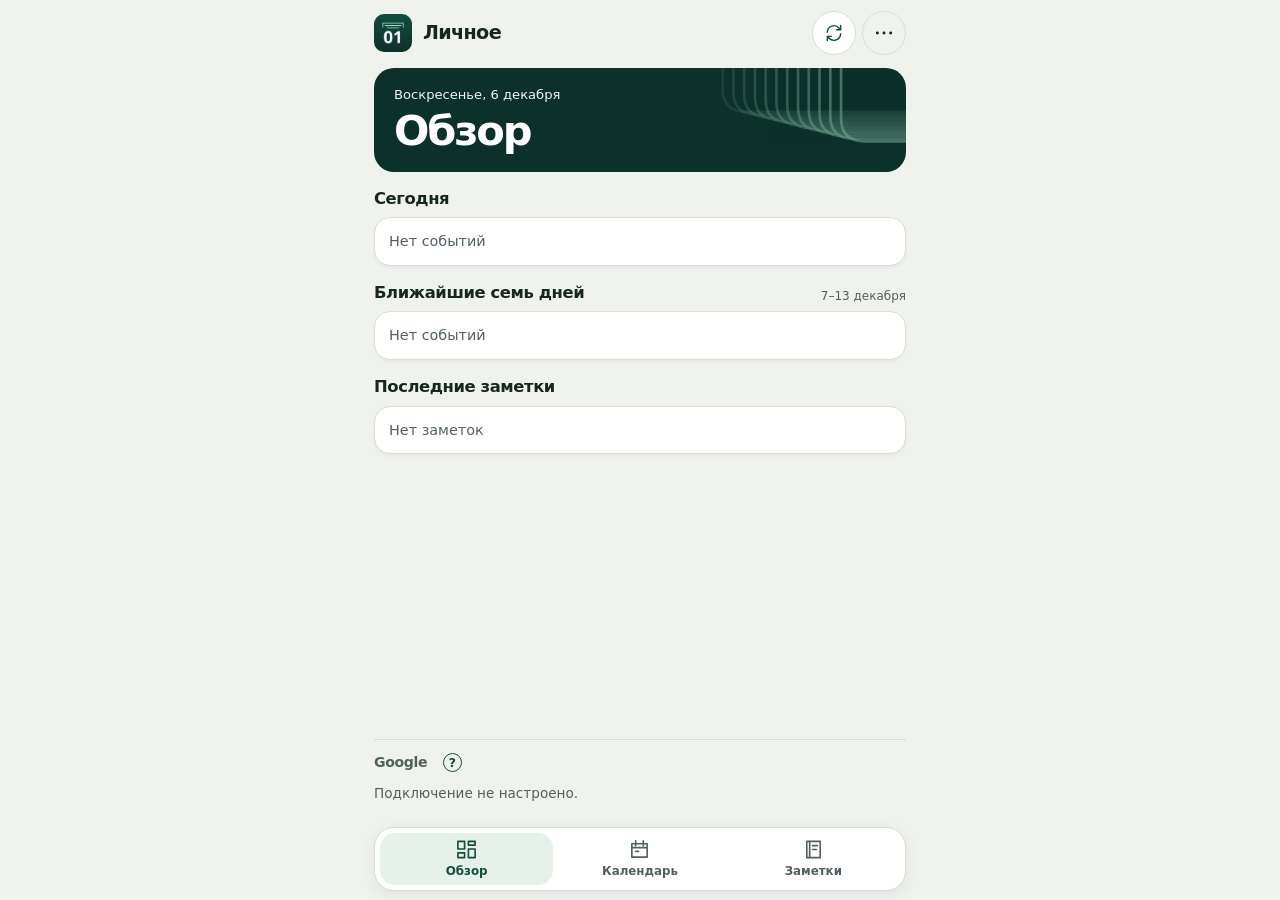
==== commit ef732591: "Перенести синхронизацию в шапку, статус — в конец обзора · 2.1.1" ====
--- a/docs/index.html
+++ b/docs/index.html
@@ -3,7 +3,7 @@
 <head>
 <meta charset="utf-8">
 <meta name="viewport" content="width=device-width, initial-scale=1, viewport-fit=cover">
-<meta name="panel-build" content="2.1.0">
+<meta name="panel-build" content="2.1.1">
 <title>Личное</title>
 <meta name="theme-color" media="(prefers-color-scheme: light)" content="#f0f2ee">
 <meta name="theme-color" media="(prefers-color-scheme: dark)" content="#17201d">
@@ -11,21 +11,28 @@
 <link rel="manifest" href="./manifest.webmanifest">
 <link rel="icon" href="./icon-192.png?v=2.1.0">
 <link rel="apple-touch-icon" href="./icon-192.png?v=2.1.0">
-<link rel="stylesheet" href="./relief.css?v=2.1.0">
+<link rel="stylesheet" href="./relief.css?v=2.1.1">
 </head>
 <body>
 <div id="personal">
-  <header><button type="button" class="brand" data-page="overview" aria-label="Личное. Открыть обзор"><img src="./icon-192.png?v=2.1.0" width="38" height="38" alt="">Личное</button><details class="menu">
+  <header><button type="button" class="brand" data-page="overview" aria-label="Личное. Открыть обзор"><img src="./icon-192.png?v=2.1.0" width="38" height="38" alt="">Личное</button><button type="button" id="header-sync" aria-label="Синхронизировать" title="Синхронизировать" disabled>
+    <svg class="ui-icon" aria-hidden="true" width="20" height="20" viewBox="0 0 24 24" fill="none" stroke="currentColor" stroke-width="1.7" stroke-linecap="round" stroke-linejoin="round"><path d="M4 11a8 8 0 0 1 14-5l2 2 M20 3v5h-5 M20 13a8 8 0 0 1-14 5l-2-2 M4 21v-5h5"/></svg>
+  </button><details class="menu">
     <summary aria-label="Меню"><svg class="ui-icon" aria-hidden="true" focusable="false" width="20" height="20" viewBox="0 0 24 24" fill="none" stroke="currentColor" stroke-width="3.5" stroke-linecap="round" stroke-linejoin="round"><path d="M4 12h.1 M12 12h.1 M20 12h.1"/></svg></summary>
     <div class="menu-items">
       <button type="button" data-action="google">Синхронизация Google</button>
       <button type="button" data-action="backups">Копии данных</button>
       <button type="button" data-action="install" hidden>Установить приложение</button>
-      <small>Сборка 2.1.0</small>
+      <small>Сборка 2.1.1</small>
     </div>
   </details></header>
   <p class="notice" role="status" hidden></p>
   <main></main>
+  <dialog id="google-dialog" aria-labelledby="sync-setup-title">
+    <h2 id="sync-setup-title">Подключение Google</h2>
+    <div id="sync-setup-fields"></div>
+    <form method="dialog"><button class="action">Закрыть</button></form>
+  </dialog>
   <input type="file" id="backup-file" accept=".json,application/json" hidden>
   <div class="bottom">
     <button type="button" class="create" aria-label="Создать запись" hidden><svg class="ui-icon" aria-hidden="true" focusable="false" width="26" height="26" viewBox="0 0 24 24" fill="none" stroke="currentColor" stroke-width="1.7" stroke-linecap="round" stroke-linejoin="round"><path d="M12 5v14 M5 12h14"/></svg></button>
@@ -36,7 +43,7 @@
     </nav>
   </div>
 </div>
-<script src="./google-sync.js?v=2.1.0"></script>
+<script src="./google-sync.js?v=2.1.1"></script>
 <script id="personal-script">
 (() => {
   const root = document.getElementById('personal');
@@ -91,13 +98,33 @@
   const create = root.querySelector('.create');
   const notice = root.querySelector('.notice');
   const googleSync = window.lichnoeGoogle;
+  const headerSync = root.querySelector('#header-sync');
+  const setupDialog = root.querySelector('#google-dialog');
+  const setupFields = root.querySelector('#sync-setup-fields');
   function refreshSyncSummary() {
+    const state = googleSync?.overview();
+    headerSync.disabled = !state || state.waiting;
+    headerSync.setAttribute('aria-busy',String(Boolean(state?.waiting)));
+    const label = state && !state.configured ? 'Настроить синхронизацию' : 'Синхронизировать';
+    headerSync.setAttribute('aria-label',label);
+    headerSync.title = label;
     const summary = main.querySelector('#google-summary');
-    if (!summary) return;
-    const content = googleSync?.overview() ?? '';
-    if (summary.innerHTML !== content) summary.innerHTML = content;
-    summary.parentElement.hidden = !content;
-  }
+    const message = state?.message || 'Синхронизация недоступна.';
+    if (summary && summary.textContent !== message) summary.textContent = message;
+  }
+  headerSync.addEventListener('click', () => {
+    if (googleSync.overview().configured) {
+      googleSync.action('sync');
+    } else {
+      setupFields.innerHTML = googleSync.html();
+      setupDialog.showModal();
+    }
+  });
+  setupFields.addEventListener('submit', event => {
+    event.preventDefault();
+    googleSync.configure(event.target);
+    if (googleSync.overview().configured) setupDialog.close();
+  });
   const storageKey = 'lichnoe:v1';
   const menu = root.querySelector('.menu');
   const installButton = menu.querySelector('[data-action=install]');
@@ -440,8 +467,11 @@
           <section class="section"><h2>Сегодня</h2>${eventList(today)}</section>
           ${nextWeekAgenda()}
           <section class="section"><h2>Последние заметки</h2>${noteList(true)}</section>
-          <section class="section sync-module" hidden><div class="help-title"><h2>Google</h2><button type="button" class="help" data-hint="Сохранит копию на Диске и обновит события в календаре этой панели." aria-label="Подсказка: синхронизация" aria-expanded="false"><span aria-hidden="true">?</span></button></div><div id="google-summary" aria-live="polite"></div></section>
-        </div>`;
+        </div>
+        <footer class="sync-footer" aria-label="Синхронизация Google">
+          <div class="help-title"><h2>Google</h2><button type="button" class="help" data-hint="Две стрелки в шапке сохраняют копию на Диске и обновляют календарь." aria-label="Подсказка: синхронизация" aria-expanded="false"><span aria-hidden="true">?</span></button></div>
+          <p id="google-summary" role="status"></p>
+        </footer>`;
     } else {
       main.innerHTML = page === 'calendar' ? calendar() : `${hero('Заметки', 'Записей: ' + data.notes.length, true)}${noteList(false)}`;
     }
--- a/docs/relief.css
+++ b/docs/relief.css
@@ -10,7 +10,6 @@
   --light: #a2dfc3;
   --tint: #e6f1e9;
   --action: #124d40;
-  --sync-icon: url("data:image/svg+xml,%3Csvg%20xmlns%3D%22http%3A//www.w3.org/2000/svg%22%20aria-hidden%3D%22true%22%20focusable%3D%22false%22%20width%3D%2220%22%20height%3D%2220%22%20viewBox%3D%220%200%2024%2024%22%20fill%3D%22none%22%20stroke%3D%22black%22%20stroke-width%3D%221.7%22%20stroke-linecap%3D%22round%22%20stroke-linejoin%3D%22round%22%3E%3Cpath%20d%3D%22M4%2011a8%208%200%200%201%2014-5l2%202%20M20%203v5h-5%20M20%2013a8%208%200%200%201-14%205l-2-2%20M4%2021v-5h5%22/%3E%3C/svg%3E");
   --shadow: 0 2px 3px #1828200c;
   --gutter: clamp(14px, 4.8vw, 22px);
 }
@@ -28,6 +27,11 @@
 button:active:not(:disabled) { filter:brightness(.93); }
 :focus-visible { outline:2px solid var(--accent); outline-offset:2px; }
 header { position:relative; z-index:3; display:flex; align-items:center; justify-content:space-between; min-height:66px; padding:max(8px,env(safe-area-inset-top)) var(--gutter) 8px; }
+#header-sync { flex:none; display:grid; place-items:center; width:44px; height:44px; margin-left:auto; margin-right:6px; border:1px solid var(--edge); border-radius:50%; color:var(--accent); background:var(--paper); }
+@media (prefers-reduced-motion:no-preference) {
+  #header-sync[aria-busy=true] svg { animation:sync-turn 1.3s linear infinite; }
+  @keyframes sync-turn { to { transform:rotate(360deg); } }
+}
 .brand { display:flex; align-items:center; gap:11px; font-size:1.2rem; font-weight:720; letter-spacing:-.035em; }
 .brand img { width:38px; height:38px; border-radius:10px; }
 .menu { position:relative; }
@@ -99,7 +103,7 @@
 .day-number[data-events]::after { content:""; position:absolute; bottom:3px; width:4px; height:4px; border-radius:50%; background:currentColor; }
 main > .section + .section { margin-top:14px; }
 .controls { display:flex; flex-wrap:wrap; gap:8px; margin-top:10px; }
-.action,.back,.controls button,#google-summary button,#google-dialog button:not(.help) { padding:9px 13px; border:1px solid var(--edge); border-radius:12px; background:var(--paper); color:var(--accent); font-weight:650; }
+.action,.back,.controls button,#google-dialog button:not(.help) { padding:9px 13px; border:1px solid var(--edge); border-radius:12px; background:var(--paper); color:var(--accent); font-weight:650; }
 .primary,.controls .primary,#google-dialog .primary { background:var(--action); color:white; border-color:transparent; }
 .back { margin:5px 0; display:inline-flex; align-items:center; gap:5px; }
 .record { white-space:pre-wrap; }
@@ -112,10 +116,11 @@
 .times { display:grid; grid-template-columns:repeat(2,minmax(0,1fr)); gap:8px; }
 form[data-form=edit] .controls { display:grid; }
 form[data-form=edit] [data-action=cancel] { border-color:transparent; background:transparent; }
-#google-summary { display:grid; gap:6px; }
-#google-summary p { color:var(--muted); font-size:.85rem; }
-#google-summary button { display:inline-flex; align-items:center; justify-content:center; gap:8px; width:100%; }
-#google-summary button::before { content:' '; width:18px; height:18px; background:currentColor; mask:var(--sync-icon) center/contain no-repeat; }
+main:has(> .sync-footer) { display:flex; flex-direction:column; }
+.sync-footer { padding-top:16px; margin-top:auto; }
+.sync-footer .help-title { border-top:1px solid var(--edge); }
+.sync-footer h2 { font-size:.88rem; color:var(--muted); }
+.sync-footer p { color:var(--muted); font-size:.85rem; }
 .notice { color:var(--ink); font-size:.88rem; background:var(--tint); padding:10px 13px; margin:0 var(--gutter) 8px; border-radius:10px; }
 .bottom { position:sticky; bottom:0; z-index:2; padding:3px var(--gutter) max(9px,env(safe-area-inset-bottom)); background:linear-gradient(transparent,var(--bg) 80%); pointer-events:none; }
 nav { pointer-events:auto; display:grid; grid-template-columns:repeat(3,minmax(0,1fr)); background:var(--paper); border:1px solid var(--edge); border-radius:20px; padding:5px; box-shadow:0 4px 15px #18252012; }
@@ -138,3 +143,5 @@
 #google-dialog .quiet { font-size:.85rem; color:var(--muted); }
 @media(max-width:359px){.month-controls{grid-template-columns:minmax(0,1fr) auto 40px 40px}.event{gap:5px;padding-inline:9px}}
 @media(forced-colors:active){.create,.day-number,.help span,nav [aria-current=page]{border:1px solid ButtonText}}
+
+#sync-setup-fields { margin:12px 0; }
